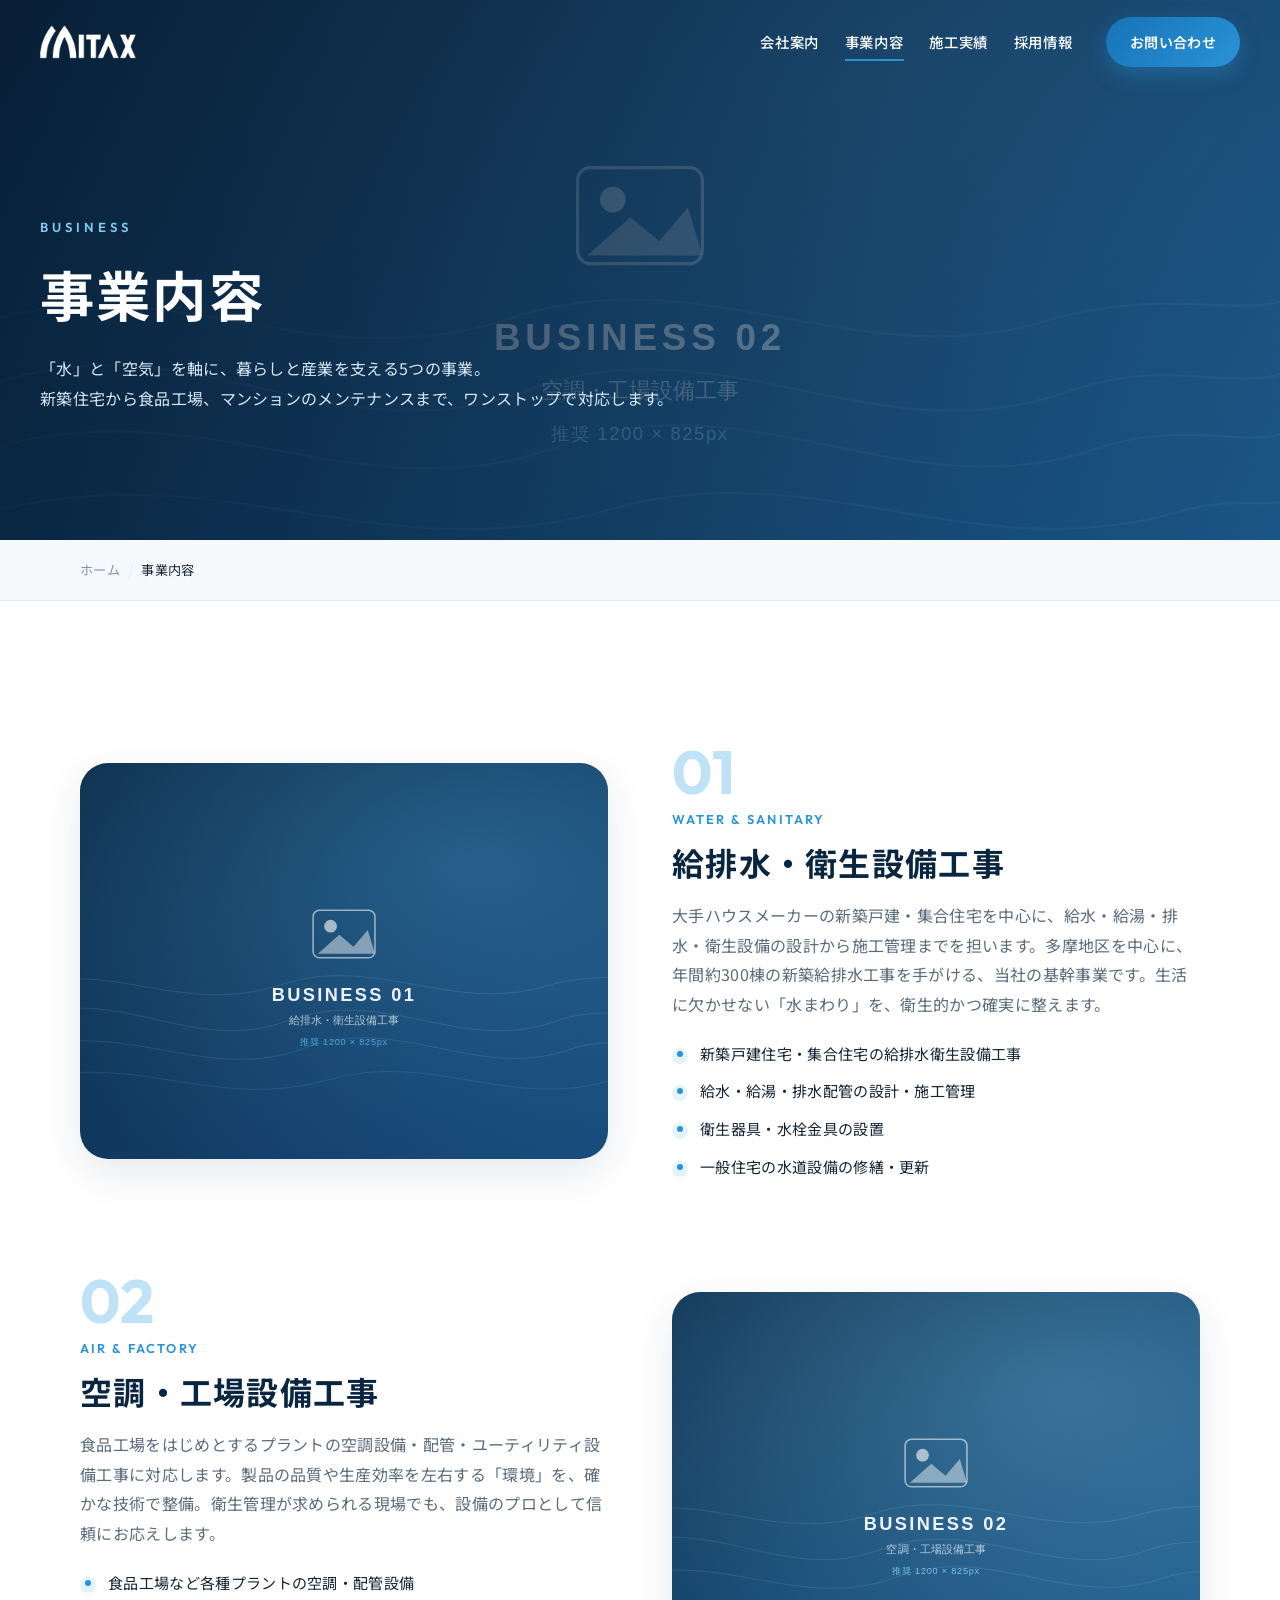
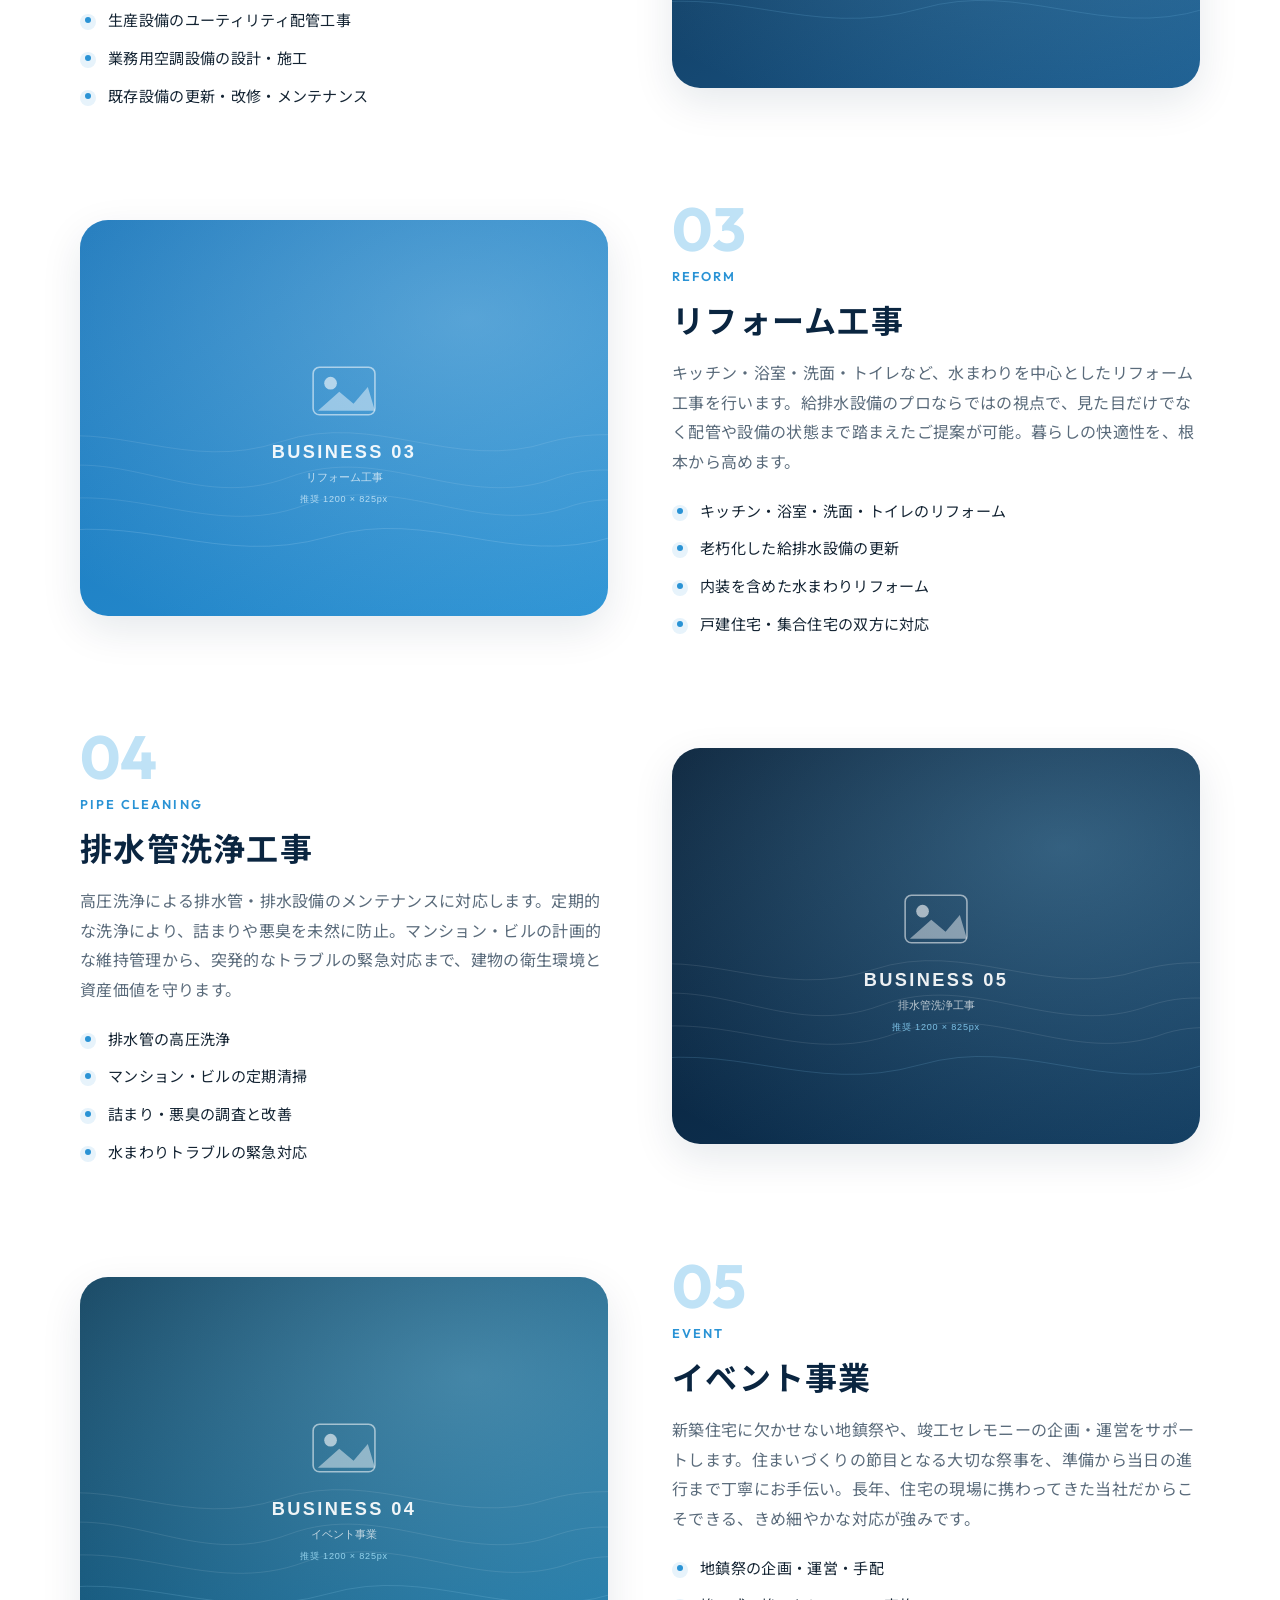
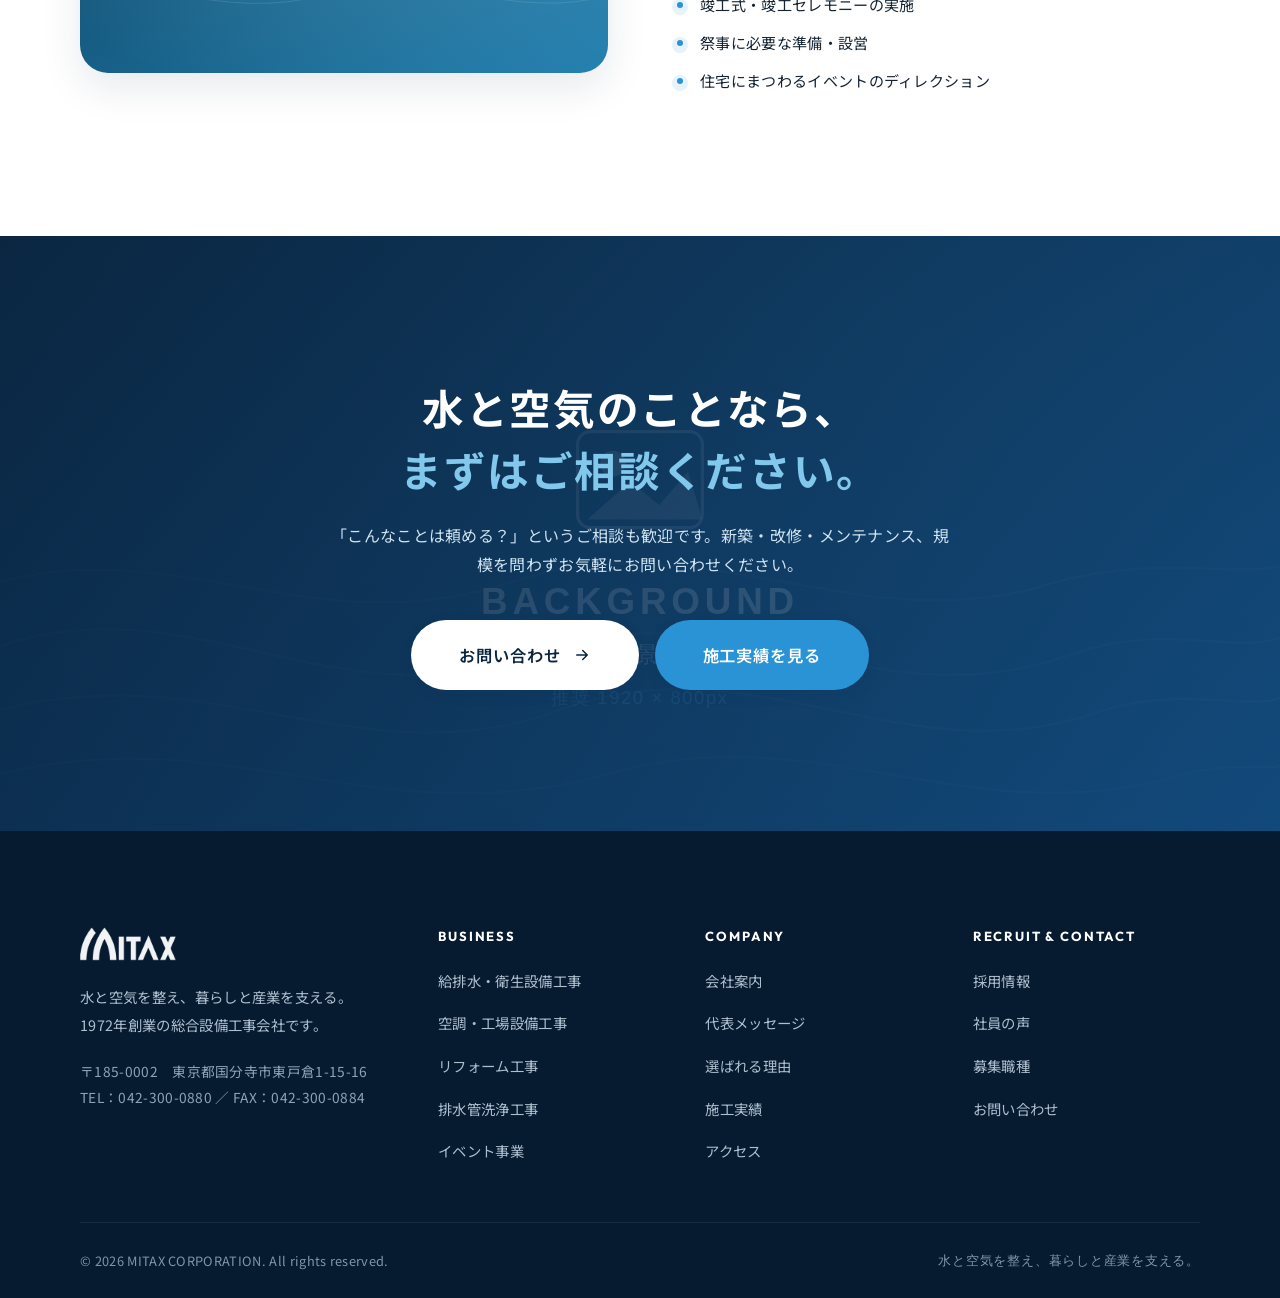
==== business.html @ 598f8b78 "実在情報の反映・多ページ化・施工実績/採用の作り込みで完成度向上 - 会社概要を実データ化（国分寺/三谷社長/設立1972/売上15.4億 等） - 多ページ構成（会社案内/事業内容/施工実績/採用/" ====
<!DOCTYPE html>
<html lang="ja">
<head>
<meta charset="UTF-8">
<meta name="viewport" content="width=device-width, initial-scale=1.0">
<title>事業内容｜株式会社ミタックス</title>
<meta name="description" content="株式会社ミタックスの事業内容。給排水・衛生設備工事、空調・工場設備工事、リフォーム工事、排水管洗浄工事、イベント事業。新築住宅から食品工場、マンションのメンテナンスまで、水と空気に関わる課題にワンストップで対応します。">
<meta name="theme-color" content="#0a2540">
<link rel="icon" href="assets/images/favicon.svg" type="image/svg+xml">
<link rel="preconnect" href="https://fonts.googleapis.com">
<link rel="preconnect" href="https://fonts.gstatic.com" crossorigin>
<link href="https://fonts.googleapis.com/css2?family=Noto+Sans+JP:wght@400;500;700&family=Noto+Serif+JP:wght@600;700&family=Outfit:wght@500;600;700&display=swap" rel="stylesheet">
<link rel="stylesheet" href="css/style.css">
</head>
<body>

<header class="header">
  <div class="header__inner">
    <a href="index.html" class="logo" aria-label="株式会社ミタックス トップへ">
      <img class="logo__img" src="assets/images/logo.png" alt="株式会社ミタックス" width="256" height="91">
    </a>
    <nav class="nav" aria-label="メインナビゲーション">
      <a href="company.html" class="nav__link">会社案内</a>
      <a href="business.html" class="nav__link is-active">事業内容</a>
      <a href="works.html" class="nav__link">施工実績</a>
      <a href="recruit.html" class="nav__link">採用情報</a>
      <a href="contact.html" class="nav__cta">お問い合わせ</a>
    </nav>
    <button class="nav-toggle" type="button" aria-label="メニューを開く" aria-expanded="false"><span></span><span></span><span></span></button>
  </div>
</header>

<main>

<section class="page-hero">
  <div class="page-hero__bg"><img src="assets/images/biz-2.svg" alt=""></div>
  <div class="page-hero__inner">
    <div class="container">
      <span class="page-hero__en">Business</span>
      <h1 class="page-hero__title">事業内容</h1>
      <p class="page-hero__lead">「水」と「空気」を軸に、暮らしと産業を支える5つの事業。<br>新築住宅から食品工場、マンションのメンテナンスまで、ワンストップで対応します。</p>
    </div>
  </div>
</section>

<nav class="breadcrumb" aria-label="パンくずリスト">
  <div class="container"><ol><li><a href="index.html">ホーム</a></li><li>事業内容</li></ol></div>
</nav>

<section class="section">
  <div class="container">

    <!-- 01 給排水・衛生設備工事 -->
    <div class="svc reveal" id="suido">
      <div class="svc__media"><img src="assets/images/biz-1.svg" alt="給排水・衛生設備工事"></div>
      <div class="svc__body">
        <div class="svc__no">01</div>
        <span class="svc__en">Water &amp; Sanitary</span>
        <h2 class="svc__title">給排水・衛生設備工事</h2>
        <p class="svc__text">大手ハウスメーカーの新築戸建・集合住宅を中心に、給水・給湯・排水・衛生設備の設計から施工管理までを担います。多摩地区を中心に、年間約300棟の新築給排水工事を手がける、当社の基幹事業です。生活に欠かせない「水まわり」を、衛生的かつ確実に整えます。</p>
        <ul class="svc__list">
          <li>新築戸建住宅・集合住宅の給排水衛生設備工事</li>
          <li>給水・給湯・排水配管の設計・施工管理</li>
          <li>衛生器具・水栓金具の設置</li>
          <li>一般住宅の水道設備の修繕・更新</li>
        </ul>
      </div>
    </div>

    <!-- 02 空調・工場設備工事 -->
    <div class="svc reveal" id="kucho">
      <div class="svc__media"><img src="assets/images/biz-2.svg" alt="空調・工場設備工事"></div>
      <div class="svc__body">
        <div class="svc__no">02</div>
        <span class="svc__en">Air &amp; Factory</span>
        <h2 class="svc__title">空調・工場設備工事</h2>
        <p class="svc__text">食品工場をはじめとするプラントの空調設備・配管・ユーティリティ設備工事に対応します。製品の品質や生産効率を左右する「環境」を、確かな技術で整備。衛生管理が求められる現場でも、設備のプロとして信頼にお応えします。</p>
        <ul class="svc__list">
          <li>食品工場など各種プラントの空調・配管設備</li>
          <li>生産設備のユーティリティ配管工事</li>
          <li>業務用空調設備の設計・施工</li>
          <li>既存設備の更新・改修・メンテナンス</li>
        </ul>
      </div>
    </div>

    <!-- 03 リフォーム工事 -->
    <div class="svc reveal" id="reform">
      <div class="svc__media"><img src="assets/images/biz-3.svg" alt="リフォーム工事"></div>
      <div class="svc__body">
        <div class="svc__no">03</div>
        <span class="svc__en">Reform</span>
        <h2 class="svc__title">リフォーム工事</h2>
        <p class="svc__text">キッチン・浴室・洗面・トイレなど、水まわりを中心としたリフォーム工事を行います。給排水設備のプロならではの視点で、見た目だけでなく配管や設備の状態まで踏まえたご提案が可能。暮らしの快適性を、根本から高めます。</p>
        <ul class="svc__list">
          <li>キッチン・浴室・洗面・トイレのリフォーム</li>
          <li>老朽化した給排水設備の更新</li>
          <li>内装を含めた水まわりリフォーム</li>
          <li>戸建住宅・集合住宅の双方に対応</li>
        </ul>
      </div>
    </div>

    <!-- 04 排水管洗浄工事 -->
    <div class="svc reveal" id="senjo">
      <div class="svc__media"><img src="assets/images/biz-5.svg" alt="排水管洗浄工事"></div>
      <div class="svc__body">
        <div class="svc__no">04</div>
        <span class="svc__en">Pipe Cleaning</span>
        <h2 class="svc__title">排水管洗浄工事</h2>
        <p class="svc__text">高圧洗浄による排水管・排水設備のメンテナンスに対応します。定期的な洗浄により、詰まりや悪臭を未然に防止。マンション・ビルの計画的な維持管理から、突発的なトラブルの緊急対応まで、建物の衛生環境と資産価値を守ります。</p>
        <ul class="svc__list">
          <li>排水管の高圧洗浄</li>
          <li>マンション・ビルの定期清掃</li>
          <li>詰まり・悪臭の調査と改善</li>
          <li>水まわりトラブルの緊急対応</li>
        </ul>
      </div>
    </div>

    <!-- 05 イベント事業 -->
    <div class="svc reveal" id="event">
      <div class="svc__media"><img src="assets/images/biz-4.svg" alt="イベント事業"></div>
      <div class="svc__body">
        <div class="svc__no">05</div>
        <span class="svc__en">Event</span>
        <h2 class="svc__title">イベント事業</h2>
        <p class="svc__text">新築住宅に欠かせない地鎮祭や、竣工セレモニーの企画・運営をサポートします。住まいづくりの節目となる大切な祭事を、準備から当日の進行まで丁寧にお手伝い。長年、住宅の現場に携わってきた当社だからこそできる、きめ細やかな対応が強みです。</p>
        <ul class="svc__list">
          <li>地鎮祭の企画・運営・手配</li>
          <li>竣工式・竣工セレモニーの実施</li>
          <li>祭事に必要な準備・設営</li>
          <li>住宅にまつわるイベントのディレクション</li>
        </ul>
      </div>
    </div>

  </div>
</section>

<!-- CTA -->
<section class="section cta-band">
  <div class="cta-band__bg"><img src="assets/images/cta.svg" alt=""></div>
  <div class="container">
    <div class="reveal">
      <h2 class="cta-band__title">水と空気のことなら、<br><span class="accent">まずはご相談ください。</span></h2>
      <p class="cta-band__lead">「こんなことは頼める？」というご相談も歓迎です。新築・改修・メンテナンス、規模を問わずお気軽にお問い合わせください。</p>
      <div class="btn-row btn-row--center">
        <a href="contact.html" class="btn btn--white btn--lg">お問い合わせ
          <svg class="arrow" width="18" height="18" viewBox="0 0 24 24" fill="none" stroke="currentColor" stroke-width="2" stroke-linecap="round" stroke-linejoin="round"><path d="M5 12h14M13 6l6 6-6 6"/></svg>
        </a>
        <a href="works.html" class="btn btn--blue btn--lg">施工実績を見る</a>
      </div>
    </div>
  </div>
</section>

</main>

<footer class="footer">
  <div class="container">
    <div class="footer__top">
      <div class="footer__brand">
        <a href="index.html" class="logo"><img class="logo__img" src="assets/images/logo.png" alt="株式会社ミタックス" width="256" height="91"></a>
        <p>水と空気を整え、暮らしと産業を支える。<br>1972年創業の総合設備工事会社です。</p>
        <p class="addr">〒185-0002　東京都国分寺市東戸倉1-15-16<br>TEL：042-300-0880 ／ FAX：042-300-0884</p>
      </div>
      <div class="footer__col"><h4>Business</h4><ul>
        <li><a href="business.html#suido">給排水・衛生設備工事</a></li>
        <li><a href="business.html#kucho">空調・工場設備工事</a></li>
        <li><a href="business.html#reform">リフォーム工事</a></li>
        <li><a href="business.html#senjo">排水管洗浄工事</a></li>
        <li><a href="business.html#event">イベント事業</a></li>
      </ul></div>
      <div class="footer__col"><h4>Company</h4><ul>
        <li><a href="company.html">会社案内</a></li>
        <li><a href="company.html#message">代表メッセージ</a></li>
        <li><a href="company.html#reasons">選ばれる理由</a></li>
        <li><a href="works.html">施工実績</a></li>
        <li><a href="company.html#access">アクセス</a></li>
      </ul></div>
      <div class="footer__col"><h4>Recruit &amp; Contact</h4><ul>
        <li><a href="recruit.html">採用情報</a></li>
        <li><a href="recruit.html#interview">社員の声</a></li>
        <li><a href="recruit.html#jobs">募集職種</a></li>
        <li><a href="contact.html">お問い合わせ</a></li>
      </ul></div>
    </div>
    <div class="footer__bottom">
      <span>© <span data-year>2026</span> MITAX CORPORATION. All rights reserved.</span>
      <span class="made">水と空気を整え、暮らしと産業を支える。</span>
    </div>
  </div>
</footer>

<a href="#" class="pagetop" aria-label="ページの先頭へ戻る"><svg width="20" height="20" viewBox="0 0 24 24" fill="none" stroke="currentColor" stroke-width="2" stroke-linecap="round" stroke-linejoin="round"><path d="M12 19V5M5 12l7-7 7 7"/></svg></a>
<script src="js/main.js"></script>
</body>
</html>
---- css/style.css ----
@charset "UTF-8";
/* =============================================================
   株式会社ミタックス コーポレートサイト
   style.css  —  デザインシステム / 全ページ共通スタイル
   -------------------------------------------------------------
   カラー : 白 × ネイビー × 水色
   コンセプト : 水と空気を整え、暮らしと産業を支える。
   ※ 色やフォントを変えたいときは、まず下の :root 変数を編集してください。
   ============================================================= */

/* -------------------------------------------------------------
   1. デザイントークン（変数）
   ------------------------------------------------------------- */
:root {
  /* --- ブランドカラー --- */
  --navy-900: #061a30;
  --navy-800: #0a2540; /* メインのネイビー */
  --navy-700: #103a5e;
  --navy-600: #16487a;
  --blue-600: #1773b8;
  --blue-500: #2a93d5; /* アクセントの水色 */
  --blue-400: #4faee0;
  --blue-300: #82c7ec;
  --sky-200: #bfe2f6;
  --sky-100: #e7f3fb; /* 淡い水色の背景 */
  --sky-50:  #f3f9fd;

  --white: #ffffff;
  --paper: #f6f9fc; /* オフホワイト背景 */
  --ink: #142433;   /* 基本テキスト（濃紺グレー） */
  --ink-soft: #5a6b7b;
  --ink-mute: #8493a1;
  --line: #e3eaf1;
  --line-soft: #eef3f8;

  /* --- グラデーション --- */
  --grad-navy: linear-gradient(135deg, #0a2540 0%, #103a5e 55%, #16487a 100%);
  --grad-blue: linear-gradient(135deg, #1773b8 0%, #2a93d5 100%);
  --grad-sky: linear-gradient(180deg, #f3f9fd 0%, #e7f3fb 100%);

  /* --- タイポグラフィ --- */
  --font-sans: "Noto Sans JP", "Hiragino Kaku Gothic ProN", "Hiragino Sans", "Yu Gothic", "Meiryo", system-ui, sans-serif;
  --font-serif: "Noto Serif JP", "Hiragino Mincho ProN", "Yu Mincho", serif;
  --font-en: "Outfit", "Helvetica Neue", Arial, sans-serif;

  /* --- レイアウト --- */
  --container: 1200px;
  --container-narrow: 960px;
  --gutter: clamp(20px, 5vw, 40px);
  --radius: 18px;
  --radius-lg: 28px;
  --radius-sm: 10px;

  /* --- 余白スケール（広めに設定） --- */
  --space-section: clamp(80px, 11vw, 160px);

  /* --- 影 --- */
  --shadow-sm: 0 4px 16px rgba(10, 37, 64, 0.06);
  --shadow-md: 0 14px 40px rgba(10, 37, 64, 0.10);
  --shadow-lg: 0 30px 70px rgba(10, 37, 64, 0.16);

  /* --- 動き --- */
  --ease: cubic-bezier(0.22, 1, 0.36, 1);
  --header-h: 84px;
}

/* -------------------------------------------------------------
   2. リセット & ベース
   ------------------------------------------------------------- */
*,
*::before,
*::after { box-sizing: border-box; }

* { margin: 0; padding: 0; }

html {
  scroll-behavior: smooth;
  -webkit-text-size-adjust: 100%;
  font-size: 16px;
}

body {
  font-family: var(--font-sans);
  color: var(--ink);
  background: var(--white);
  line-height: 1.85;
  font-weight: 400;
  letter-spacing: 0.02em;
  -webkit-font-smoothing: antialiased;
  text-rendering: optimizeLegibility;
  overflow-x: hidden;
}

img,
svg,
picture { max-width: 100%; height: auto; display: block; }

a { color: inherit; text-decoration: none; transition: color 0.3s var(--ease); }

ul, ol { list-style: none; }

button { font-family: inherit; cursor: pointer; border: none; background: none; }

input, textarea, select { font-family: inherit; font-size: 1rem; }

h1, h2, h3, h4 { line-height: 1.4; font-weight: 700; letter-spacing: 0.04em; }

::selection { background: var(--blue-300); color: var(--navy-900); }

/* スクロール時のアンカー位置をヘッダー分ずらす */
section[id], div[id].anchor { scroll-margin-top: var(--header-h); }

/* -------------------------------------------------------------
   3. レイアウト・ユーティリティ
   ------------------------------------------------------------- */
.container {
  width: 100%;
  max-width: var(--container);
  margin-inline: auto;
  padding-inline: var(--gutter);
}
.container--narrow { max-width: var(--container-narrow); }

.section { padding-block: var(--space-section); position: relative; }
.section--paper { background: var(--paper); }
.section--sky { background: var(--grad-sky); }
.section--navy { background: var(--grad-navy); color: #dceaf5; }

.text-center { text-align: center; }
.mt-s { margin-top: 16px; }
.mt-m { margin-top: 32px; }
.mt-l { margin-top: 56px; }

/* -------------------------------------------------------------
   4. 見出し（セクションヘッダー）
   ------------------------------------------------------------- */
.sec-head { margin-bottom: clamp(40px, 6vw, 72px); }
.sec-head--center { text-align: center; }

.sec-head__en {
  display: inline-flex;
  align-items: center;
  gap: 12px;
  font-family: var(--font-en);
  font-size: 0.82rem;
  font-weight: 600;
  letter-spacing: 0.28em;
  text-transform: uppercase;
  color: var(--blue-500);
}
.sec-head__en::before {
  content: "";
  width: 34px;
  height: 2px;
  background: var(--blue-500);
}
.sec-head--center .sec-head__en::after {
  content: "";
  width: 34px;
  height: 2px;
  background: var(--blue-500);
}

.sec-head__title {
  font-size: clamp(1.7rem, 4vw, 2.6rem);
  line-height: 1.45;
  margin-top: 18px;
  color: var(--navy-800);
}
.section--navy .sec-head__title { color: #fff; }
.sec-head__title .accent { color: var(--blue-500); }

.sec-head__lead {
  margin-top: 22px;
  color: var(--ink-soft);
  font-size: 1.02rem;
  max-width: 720px;
}
.sec-head--center .sec-head__lead { margin-inline: auto; }
.section--navy .sec-head__lead { color: #b9d3e6; }

/* 番号ラベル（01, 02 ...） */
.sec-num {
  font-family: var(--font-en);
  font-weight: 700;
  font-size: clamp(3rem, 9vw, 6rem);
  line-height: 1;
  color: var(--sky-100);
  letter-spacing: 0.02em;
}

/* -------------------------------------------------------------
   5. ボタン
   ------------------------------------------------------------- */
.btn {
  --btn-bg: var(--navy-800);
  --btn-fg: #fff;
  display: inline-flex;
  align-items: center;
  justify-content: center;
  gap: 12px;
  padding: 17px 36px;
  background: var(--btn-bg);
  color: var(--btn-fg);
  font-weight: 600;
  font-size: 0.96rem;
  letter-spacing: 0.06em;
  border-radius: 999px;
  position: relative;
  overflow: hidden;
  transition: transform 0.4s var(--ease), box-shadow 0.4s var(--ease);
  box-shadow: var(--shadow-sm);
  isolation: isolate;
}
.btn::after {
  content: "";
  position: absolute;
  inset: 0;
  background: var(--grad-blue);
  opacity: 0;
  transition: opacity 0.4s var(--ease);
  z-index: -1;
}
.btn:hover { transform: translateY(-3px); box-shadow: var(--shadow-md); }
.btn:hover::after { opacity: 1; }

.btn .arrow { transition: transform 0.4s var(--ease); }
.btn:hover .arrow { transform: translateX(5px); }

.btn--blue { --btn-bg: var(--blue-500); }
.btn--blue::after { background: linear-gradient(135deg, #0a2540, #16487a); }

.btn--ghost {
  --btn-bg: transparent;
  --btn-fg: var(--navy-800);
  border: 1.5px solid var(--navy-800);
  box-shadow: none;
}
.btn--ghost::after { background: var(--navy-800); }
.btn--ghost:hover { color: #fff; }

.btn--white {
  --btn-bg: #fff;
  --btn-fg: var(--navy-800);
}
.btn--lg { padding: 20px 48px; font-size: 1.02rem; }

.btn-row { display: flex; flex-wrap: wrap; gap: 16px; }
.btn-row--center { justify-content: center; }

/* テキストリンク（矢印付き） */
.link-arrow {
  display: inline-flex;
  align-items: center;
  gap: 10px;
  font-weight: 600;
  color: var(--blue-600);
  font-size: 0.95rem;
}
.link-arrow svg { transition: transform 0.3s var(--ease); }
.link-arrow:hover { color: var(--navy-800); }
.link-arrow:hover svg { transform: translateX(5px); }

/* -------------------------------------------------------------
   6. ヘッダー / ナビゲーション
   ------------------------------------------------------------- */
.header {
  position: fixed;
  inset: 0 0 auto 0;
  height: var(--header-h);
  z-index: 1000;
  display: flex;
  align-items: center;
  transition: background 0.4s var(--ease), box-shadow 0.4s var(--ease), height 0.4s var(--ease);
}
.header__inner {
  width: 100%;
  max-width: 1400px;
  margin-inline: auto;
  padding-inline: var(--gutter);
  display: flex;
  align-items: center;
  justify-content: space-between;
}

/* 初期（ヒーロー上）は透過・白文字 */
.header { background: transparent; }
.header .logo__text, .header .nav__link { color: #fff; }
.header .logo__mark { color: #fff; }

/* スクロール後 / 下層ページは白背景・濃色文字 */
.header.is-scrolled,
.header.is-solid {
  background: rgba(255, 255, 255, 0.92);
  backdrop-filter: saturate(180%) blur(12px);
  -webkit-backdrop-filter: saturate(180%) blur(12px);
  box-shadow: 0 1px 0 rgba(10,37,64,0.06), var(--shadow-sm);
  height: 72px;
}
.header.is-scrolled .logo__text,
.header.is-solid .logo__text { color: var(--navy-800); }
.header.is-scrolled .logo__mark,
.header.is-solid .logo__mark { color: var(--blue-500); }
.header.is-scrolled .nav__link,
.header.is-solid .nav__link { color: var(--ink); }

/* ロゴ */
.logo { display: flex; align-items: center; gap: 12px; }
.logo__mark { width: 38px; height: 38px; flex: none; transition: color 0.4s var(--ease); }
.logo__text {
  font-family: var(--font-en);
  font-weight: 700;
  font-size: 1.5rem;
  letter-spacing: 0.14em;
  line-height: 1;
  transition: color 0.4s var(--ease);
}
.logo__text small {
  display: block;
  font-family: var(--font-sans);
  font-size: 0.6rem;
  letter-spacing: 0.18em;
  font-weight: 500;
  opacity: 0.75;
  margin-top: 3px;
}

/* 会社ロゴ画像（ヘッダー/フッター共通）
   ※差し替えは assets/images/logo.png を上書きするだけ */
.logo__img {
  height: 34px;
  width: auto;
  display: block;
  transition: filter 0.4s var(--ease);
}
/* 透過ヘッダー（ヒーロー上）・濃紺フッターでは白抜き表示、白ヘッダーでは原色表示 */
.header .logo__img { filter: brightness(0) invert(1); }
.header.is-scrolled .logo__img,
.header.is-solid .logo__img { filter: none; }
body.menu-open .header .logo__img { filter: brightness(0) invert(1); }
.footer .logo__img { filter: brightness(0) invert(1); opacity: 0.95; }
@media (max-width: 880px) {
  .logo__img { height: 30px; }
}

/* グローバルナビ */
.nav { display: flex; align-items: center; gap: clamp(14px, 2vw, 30px); }
.nav__link {
  position: relative;
  font-size: 0.9rem;
  font-weight: 500;
  letter-spacing: 0.05em;
  padding-block: 6px;
  transition: color 0.3s var(--ease);
}
.nav__link::after {
  content: "";
  position: absolute;
  left: 0; bottom: 0;
  width: 100%; height: 2px;
  background: var(--blue-500);
  transform: scaleX(0);
  transform-origin: left;
  transition: transform 0.35s var(--ease);
}
.nav__link:hover { color: var(--blue-500); }
.nav__link:hover::after,
.nav__link.is-active::after { transform: scaleX(1); }

.nav__cta {
  margin-left: 8px;
  padding: 12px 24px;
  border-radius: 999px;
  background: var(--grad-blue);
  color: #fff !important;
  font-size: 0.88rem;
  font-weight: 600;
  box-shadow: 0 8px 20px rgba(42,147,213,0.35);
  transition: transform 0.35s var(--ease), box-shadow 0.35s var(--ease);
}
.nav__cta::after { display: none; }
.nav__cta:hover { transform: translateY(-2px); box-shadow: 0 12px 26px rgba(42,147,213,0.45); }

/* ハンバーガー */
.nav-toggle {
  display: none;
  width: 46px; height: 46px;
  position: relative;
  z-index: 1100;
}
.nav-toggle span {
  position: absolute;
  left: 11px;
  width: 24px; height: 2px;
  background: currentColor;
  transition: transform 0.4s var(--ease), opacity 0.3s var(--ease), top 0.4s var(--ease);
}
.nav-toggle span:nth-child(1) { top: 16px; }
.nav-toggle span:nth-child(2) { top: 23px; }
.nav-toggle span:nth-child(3) { top: 30px; }
.header .nav-toggle { color: #fff; }
.header.is-scrolled .nav-toggle,
.header.is-solid .nav-toggle { color: var(--navy-800); }

body.menu-open .nav-toggle { color: #fff; position: fixed; right: var(--gutter); top: 13px; }
body.menu-open .nav-toggle span:nth-child(1) { top: 23px; transform: rotate(45deg); }
body.menu-open .nav-toggle span:nth-child(2) { opacity: 0; }
body.menu-open .nav-toggle span:nth-child(3) { top: 23px; transform: rotate(-45deg); }

/* -------------------------------------------------------------
   7. ヒーロー
   ------------------------------------------------------------- */
.hero {
  position: relative;
  min-height: 100svh;
  display: flex;
  align-items: center;
  color: #fff;
  overflow: hidden;
}
.hero__bg {
  position: absolute;
  inset: 0;
  z-index: -2;
}
.hero__bg img {
  width: 100%; height: 100%;
  object-fit: cover;
  animation: heroZoom 18s ease-out forwards;
}
@keyframes heroZoom {
  from { transform: scale(1.12); }
  to   { transform: scale(1); }
}
.hero__bg::after {
  content: "";
  position: absolute;
  inset: 0;
  background:
    linear-gradient(110deg, rgba(6,26,48,0.86) 0%, rgba(10,37,64,0.66) 45%, rgba(16,72,122,0.30) 100%),
    linear-gradient(0deg, rgba(6,26,48,0.55), rgba(6,26,48,0) 40%);
}
.hero__inner { width: 100%; padding-top: var(--header-h); }
.hero__copy { max-width: 880px; }
.hero__tag {
  display: inline-flex;
  align-items: center;
  gap: 12px;
  font-family: var(--font-en);
  letter-spacing: 0.26em;
  font-size: 0.8rem;
  font-weight: 600;
  text-transform: uppercase;
  color: var(--blue-300);
  margin-bottom: 26px;
}
.hero__tag::before { content: ""; width: 40px; height: 2px; background: var(--blue-300); }

.hero__title {
  font-size: clamp(2.2rem, 6.4vw, 4.6rem);
  line-height: 1.32;
  font-weight: 700;
  letter-spacing: 0.04em;
  text-shadow: 0 2px 30px rgba(0,0,0,0.25);
}
.hero__title .br { display: block; }
.hero__title .hl { color: var(--blue-300); }

.hero__lead {
  margin-top: 30px;
  font-size: clamp(1rem, 1.6vw, 1.18rem);
  line-height: 2;
  color: #d9e8f3;
  max-width: 640px;
  font-weight: 400;
}
.hero__actions { margin-top: 44px; }

/* スクロール誘導 */
.hero__scroll {
  position: absolute;
  left: 50%;
  bottom: 28px;
  transform: translateX(-50%);
  display: flex;
  flex-direction: column;
  align-items: center;
  gap: 8px;
  font-family: var(--font-en);
  font-size: 0.65rem;
  letter-spacing: 0.3em;
  color: rgba(255,255,255,0.8);
}
.hero__scroll .line {
  width: 1px; height: 56px;
  background: linear-gradient(rgba(255,255,255,0.7), rgba(255,255,255,0));
  position: relative;
  overflow: hidden;
}
.hero__scroll .line::after {
  content: "";
  position: absolute;
  top: -50%; left: 0;
  width: 100%; height: 50%;
  background: #fff;
  animation: scrollLine 2.2s var(--ease) infinite;
}
@keyframes scrollLine {
  0%   { top: -50%; }
  100% { top: 100%; }
}

/* ヒーロー下部の事業インデックス（任意の帯） */
.hero__index {
  position: absolute;
  left: 0; right: 0; bottom: 0;
  border-top: 1px solid rgba(255,255,255,0.16);
  background: rgba(6,26,48,0.30);
  backdrop-filter: blur(4px);
}
.hero__index ul {
  display: flex;
  max-width: var(--container);
  margin-inline: auto;
  padding-inline: var(--gutter);
}
.hero__index li {
  flex: 1;
  padding: 18px 10px;
  text-align: center;
  font-size: 0.82rem;
  letter-spacing: 0.05em;
  border-left: 1px solid rgba(255,255,255,0.12);
  color: #cfe2f0;
}
.hero__index li:first-child { border-left: none; }

/* -------------------------------------------------------------
   8. カード共通
   ------------------------------------------------------------- */
.grid { display: grid; gap: clamp(20px, 2.4vw, 32px); }
.grid--2 { grid-template-columns: repeat(2, 1fr); }
.grid--3 { grid-template-columns: repeat(3, 1fr); }
.grid--4 { grid-template-columns: repeat(4, 1fr); }

.card {
  background: #fff;
  border-radius: var(--radius);
  box-shadow: var(--shadow-sm);
  border: 1px solid var(--line-soft);
  overflow: hidden;
  transition: transform 0.5s var(--ease), box-shadow 0.5s var(--ease);
}
.card:hover { transform: translateY(-8px); box-shadow: var(--shadow-lg); }

/* 事業内容カード */
.biz-card { display: flex; flex-direction: column; height: 100%; }
.biz-card__media { position: relative; aspect-ratio: 16 / 11; overflow: hidden; }
.biz-card__media img {
  width: 100%; height: 100%;
  object-fit: cover;
  transition: transform 0.7s var(--ease);
}
.biz-card:hover .biz-card__media img { transform: scale(1.07); }
.biz-card__no {
  position: absolute;
  top: 16px; left: 16px;
  font-family: var(--font-en);
  font-weight: 700;
  font-size: 0.8rem;
  letter-spacing: 0.1em;
  color: #fff;
  background: rgba(10,37,64,0.55);
  backdrop-filter: blur(4px);
  padding: 6px 12px;
  border-radius: 999px;
}
.biz-card__icon {
  position: absolute;
  bottom: -26px; right: 22px;
  width: 56px; height: 56px;
  border-radius: 14px;
  background: var(--grad-blue);
  display: grid;
  place-items: center;
  color: #fff;
  box-shadow: var(--shadow-md);
}
.biz-card__icon svg { width: 28px; height: 28px; }
.biz-card__body { padding: 34px 28px 30px; display: flex; flex-direction: column; flex: 1; }
.biz-card__title { font-size: 1.22rem; color: var(--navy-800); }
.biz-card__title .en {
  display: block;
  font-family: var(--font-en);
  font-size: 0.7rem;
  letter-spacing: 0.16em;
  color: var(--blue-500);
  font-weight: 600;
  margin-bottom: 8px;
  text-transform: uppercase;
}
.biz-card__text { color: var(--ink-soft); font-size: 0.94rem; margin-top: 14px; flex: 1; }
.biz-card__more { margin-top: 22px; }

/* 選ばれる理由カード */
.reason-card {
  background: #fff;
  border-radius: var(--radius);
  padding: 40px 34px;
  border: 1px solid var(--line-soft);
  box-shadow: var(--shadow-sm);
  height: 100%;
  position: relative;
  transition: transform 0.5s var(--ease), box-shadow 0.5s var(--ease);
}
.reason-card:hover { transform: translateY(-8px); box-shadow: var(--shadow-lg); }
.reason-card__no {
  font-family: var(--font-en);
  font-weight: 700;
  font-size: 0.9rem;
  letter-spacing: 0.1em;
  color: var(--blue-500);
}
.reason-card__icon {
  width: 64px; height: 64px;
  border-radius: 18px;
  background: var(--sky-100);
  color: var(--blue-600);
  display: grid; place-items: center;
  margin: 18px 0 22px;
}
.reason-card__icon svg { width: 32px; height: 32px; }
.reason-card__title { font-size: 1.18rem; color: var(--navy-800); line-height: 1.5; }
.reason-card__text { color: var(--ink-soft); font-size: 0.94rem; margin-top: 14px; }

/* -------------------------------------------------------------
   9. 会社案内（About）
   ------------------------------------------------------------- */
.about-grid {
  display: grid;
  grid-template-columns: 1.05fr 0.95fr;
  gap: clamp(40px, 6vw, 80px);
  align-items: center;
}
.about-figure { position: relative; }
.about-figure img { border-radius: var(--radius-lg); box-shadow: var(--shadow-md); }
.about-figure__badge {
  position: absolute;
  right: -18px; bottom: -28px;
  background: var(--grad-navy);
  color: #fff;
  border-radius: var(--radius);
  padding: 24px 30px;
  box-shadow: var(--shadow-lg);
  text-align: center;
}
.about-figure__badge .num {
  font-family: var(--font-en);
  font-weight: 700;
  font-size: 2.6rem;
  line-height: 1;
  color: var(--blue-300);
}
.about-figure__badge .label { font-size: 0.78rem; letter-spacing: 0.08em; margin-top: 6px; color: #cfe2f0; }

.about-body h3 {
  font-size: clamp(1.5rem, 3vw, 2.1rem);
  color: var(--navy-800);
  line-height: 1.5;
}
.about-body h3 .accent { color: var(--blue-500); }
.about-body p { color: var(--ink-soft); margin-top: 22px; }
.about-body .btn-row { margin-top: 36px; }

/* 会社概要テーブル */
.profile-table { width: 100%; border-collapse: collapse; margin-top: 8px; }
.profile-table th,
.profile-table td {
  text-align: left;
  padding: 20px 8px;
  border-bottom: 1px solid var(--line);
  vertical-align: top;
  font-size: 0.96rem;
}
.profile-table th {
  width: 32%;
  color: var(--navy-800);
  font-weight: 600;
  white-space: nowrap;
}
.profile-table td { color: var(--ink-soft); }

/* -------------------------------------------------------------
   10. 数字で見る（Stats）
   ------------------------------------------------------------- */
.stats-grid {
  display: grid;
  grid-template-columns: repeat(4, 1fr);
  gap: clamp(16px, 2vw, 28px);
}
.stat {
  text-align: center;
  padding: 40px 18px;
  border-radius: var(--radius);
  background: rgba(255,255,255,0.05);
  border: 1px solid rgba(255,255,255,0.12);
}
.stat__num {
  font-family: var(--font-en);
  font-weight: 700;
  font-size: clamp(2.8rem, 6vw, 4.2rem);
  line-height: 1;
  color: #fff;
  display: flex;
  align-items: baseline;
  justify-content: center;
  gap: 4px;
}
.stat__num .unit { font-size: 0.4em; color: var(--blue-300); font-weight: 600; }
.stat__num .plus { color: var(--blue-300); }
.stat__label { margin-top: 16px; color: #bcd6e8; font-size: 0.92rem; letter-spacing: 0.04em; }
.stat__en {
  font-family: var(--font-en);
  font-size: 0.68rem;
  letter-spacing: 0.18em;
  text-transform: uppercase;
  color: var(--blue-400);
  margin-top: 6px;
}

/* -------------------------------------------------------------
   11. 施工実績（Works）
   ------------------------------------------------------------- */
.works-grid { display: grid; grid-template-columns: repeat(3, 1fr); gap: clamp(18px, 2vw, 28px); }
.work {
  position: relative;
  border-radius: var(--radius);
  overflow: hidden;
  aspect-ratio: 4 / 3;
  box-shadow: var(--shadow-sm);
}
.work img { width: 100%; height: 100%; object-fit: cover; transition: transform 0.7s var(--ease); }
.work:hover img { transform: scale(1.08); }
.work__overlay {
  position: absolute;
  inset: 0;
  background: linear-gradient(0deg, rgba(6,26,48,0.85) 0%, rgba(6,26,48,0.15) 55%, rgba(6,26,48,0) 100%);
  display: flex;
  flex-direction: column;
  justify-content: flex-end;
  padding: 26px;
  color: #fff;
  opacity: 0.96;
}
.work__cat {
  align-self: flex-start;
  font-size: 0.72rem;
  letter-spacing: 0.08em;
  background: var(--blue-500);
  padding: 5px 12px;
  border-radius: 999px;
  margin-bottom: 12px;
}
.work__title { font-size: 1.12rem; font-weight: 700; }
.work__meta { font-size: 0.82rem; color: #cfe2f0; margin-top: 6px; }

/* -------------------------------------------------------------
   12. 社員インタビュー（Interview）
   ------------------------------------------------------------- */
.interview-grid { display: grid; grid-template-columns: repeat(3, 1fr); gap: clamp(20px, 2.4vw, 32px); }
.interview {
  background: #fff;
  border-radius: var(--radius);
  overflow: hidden;
  box-shadow: var(--shadow-sm);
  border: 1px solid var(--line-soft);
  transition: transform 0.5s var(--ease), box-shadow 0.5s var(--ease);
  display: flex;
  flex-direction: column;
  height: 100%;
}
.interview:hover { transform: translateY(-8px); box-shadow: var(--shadow-lg); }
.interview__media { aspect-ratio: 4 / 5; overflow: hidden; position: relative; }
.interview__media img { width: 100%; height: 100%; object-fit: cover; transition: transform 0.7s var(--ease); }
.interview:hover .interview__media img { transform: scale(1.06); }
.interview__cat {
  position: absolute;
  top: 16px; left: 16px;
  font-size: 0.74rem;
  letter-spacing: 0.06em;
  color: #fff;
  background: rgba(10,37,64,0.6);
  backdrop-filter: blur(4px);
  padding: 6px 14px;
  border-radius: 999px;
}
.interview__body { padding: 28px 26px 30px; flex: 1; display: flex; flex-direction: column; }
.interview__catch { font-size: 1.18rem; color: var(--navy-800); line-height: 1.55; font-weight: 700; }
.interview__person { margin-top: 18px; color: var(--ink-soft); font-size: 0.9rem; }
.interview__person strong { color: var(--ink); font-size: 1rem; display: inline-block; margin-right: 8px; }
.interview__more { margin-top: 20px; }

/* -------------------------------------------------------------
   13. 代表メッセージ（Message）
   ------------------------------------------------------------- */
.message-grid {
  display: grid;
  grid-template-columns: 0.85fr 1.15fr;
  gap: clamp(40px, 6vw, 80px);
  align-items: center;
}
.message-figure img { border-radius: var(--radius-lg); box-shadow: var(--shadow-md); }
.message-body .lead {
  font-family: var(--font-serif);
  font-size: clamp(1.4rem, 3vw, 2rem);
  line-height: 1.75;
  color: var(--navy-800);
  font-weight: 600;
}
.message-body p { color: var(--ink-soft); margin-top: 24px; line-height: 2; }
.message-sign { margin-top: 34px; display: flex; align-items: baseline; gap: 16px; }
.message-sign .role { font-size: 0.86rem; color: var(--ink-soft); }
.message-sign .name { font-size: 1.4rem; font-weight: 700; color: var(--navy-800); font-family: var(--font-serif); }

/* -------------------------------------------------------------
   14. お問い合わせ（Contact）
   ------------------------------------------------------------- */
.contact-grid {
  display: grid;
  grid-template-columns: 0.9fr 1.1fr;
  gap: clamp(36px, 5vw, 64px);
  align-items: start;
}
.contact-aside h3 { font-size: 1.5rem; color: var(--navy-800); }
.contact-aside p { color: var(--ink-soft); margin-top: 16px; }
.contact-info { margin-top: 32px; display: grid; gap: 18px; }
.contact-info__item {
  display: flex;
  gap: 16px;
  align-items: flex-start;
  padding: 20px 22px;
  background: #fff;
  border: 1px solid var(--line);
  border-radius: var(--radius-sm);
}
.contact-info__item .ic {
  width: 44px; height: 44px; flex: none;
  border-radius: 12px;
  background: var(--sky-100);
  color: var(--blue-600);
  display: grid; place-items: center;
}
.contact-info__item .ic svg { width: 22px; height: 22px; }
.contact-info__item .label { font-size: 0.76rem; color: var(--ink-mute); letter-spacing: 0.08em; }
.contact-info__item .value { font-size: 1.08rem; color: var(--navy-800); font-weight: 600; margin-top: 2px; }
.contact-info__item .value.tel { font-family: var(--font-en); font-size: 1.4rem; letter-spacing: 0.02em; }

/* フォーム */
.form {
  background: #fff;
  border-radius: var(--radius-lg);
  padding: clamp(28px, 4vw, 48px);
  box-shadow: var(--shadow-md);
  border: 1px solid var(--line-soft);
}
.form__row { margin-bottom: 22px; }
.form__row.two { display: grid; grid-template-columns: 1fr 1fr; gap: 18px; }
.form label { display: block; font-size: 0.9rem; font-weight: 600; color: var(--navy-800); margin-bottom: 9px; }
.form label .req {
  font-size: 0.68rem;
  color: #fff;
  background: var(--blue-500);
  padding: 2px 8px;
  border-radius: 4px;
  margin-left: 8px;
  letter-spacing: 0.04em;
  vertical-align: middle;
}
.form label .opt {
  font-size: 0.7rem; color: var(--ink-mute);
  margin-left: 8px;
}
.form input,
.form select,
.form textarea {
  width: 100%;
  padding: 14px 16px;
  border: 1.5px solid var(--line);
  border-radius: var(--radius-sm);
  background: var(--sky-50);
  color: var(--ink);
  transition: border-color 0.3s var(--ease), box-shadow 0.3s var(--ease), background 0.3s var(--ease);
}
.form input:focus,
.form select:focus,
.form textarea:focus {
  outline: none;
  border-color: var(--blue-500);
  background: #fff;
  box-shadow: 0 0 0 4px rgba(42,147,213,0.14);
}
.form textarea { resize: vertical; min-height: 150px; }
.form__privacy { display: flex; gap: 10px; align-items: flex-start; font-size: 0.88rem; color: var(--ink-soft); }
.form__privacy input { width: auto; margin-top: 5px; }
.form__privacy a { color: var(--blue-600); text-decoration: underline; }
.form .btn { width: 100%; margin-top: 8px; }
.form__note { font-size: 0.82rem; color: var(--ink-mute); text-align: center; margin-top: 16px; }

/* -------------------------------------------------------------
   15. CTAバンド
   ------------------------------------------------------------- */
.cta-band {
  position: relative;
  overflow: hidden;
  color: #fff;
  text-align: center;
}
.cta-band__bg { position: absolute; inset: 0; z-index: -2; }
.cta-band__bg img { width: 100%; height: 100%; object-fit: cover; }
.cta-band__bg::after { content: ""; position: absolute; inset: 0; background: linear-gradient(135deg, rgba(10,37,64,0.92), rgba(16,72,122,0.82)); }
.cta-band__title { font-size: clamp(1.6rem, 4vw, 2.6rem); line-height: 1.5; }
.cta-band__title .accent { color: var(--blue-300); }
.cta-band__lead { margin-top: 20px; color: #cfe2f0; max-width: 620px; margin-inline: auto; }
.cta-band .btn-row { margin-top: 40px; }

/* -------------------------------------------------------------
   16. フッター
   ------------------------------------------------------------- */
.footer { background: var(--navy-900); color: #aebfce; padding-top: clamp(60px, 8vw, 96px); }
.footer__top { display: grid; grid-template-columns: 1.4fr 1fr 1fr 1fr; gap: 40px; padding-bottom: 56px; }
.footer__brand .logo__text { color: #fff; }
.footer__brand .logo__mark { color: var(--blue-400); }
.footer__brand p { margin-top: 22px; font-size: 0.9rem; line-height: 1.9; max-width: 320px; }
.footer__brand .addr { margin-top: 20px; font-size: 0.86rem; color: #8da4b8; }
.footer__col h4 {
  color: #fff;
  font-size: 0.82rem;
  letter-spacing: 0.14em;
  font-family: var(--font-en);
  text-transform: uppercase;
  margin-bottom: 20px;
}
.footer__col ul { display: grid; gap: 13px; }
.footer__col a { font-size: 0.9rem; color: #aebfce; }
.footer__col a:hover { color: var(--blue-300); padding-left: 4px; }
.footer__bottom {
  border-top: 1px solid rgba(255,255,255,0.08);
  padding-block: 26px;
  display: flex;
  justify-content: space-between;
  align-items: center;
  flex-wrap: wrap;
  gap: 12px;
  font-size: 0.8rem;
  color: #7e96aa;
}
.footer__bottom .made { font-family: var(--font-en); letter-spacing: 0.06em; }

/* -------------------------------------------------------------
   17. ページトップボタン
   ------------------------------------------------------------- */
.pagetop {
  position: fixed;
  right: 24px; bottom: 24px;
  width: 52px; height: 52px;
  border-radius: 50%;
  background: var(--navy-800);
  color: #fff;
  display: grid; place-items: center;
  box-shadow: var(--shadow-md);
  z-index: 900;
  opacity: 0;
  visibility: hidden;
  transform: translateY(14px);
  transition: all 0.4s var(--ease);
}
.pagetop.show { opacity: 1; visibility: visible; transform: translateY(0); }
.pagetop:hover { background: var(--blue-500); transform: translateY(-4px); }

/* -------------------------------------------------------------
   18. 下層ページ用ページヘッダー
   ------------------------------------------------------------- */
.page-hero {
  position: relative;
  min-height: 60vh;
  display: flex;
  align-items: center;
  color: #fff;
  overflow: hidden;
}
.page-hero__bg { position: absolute; inset: 0; z-index: -2; }
.page-hero__bg img { width: 100%; height: 100%; object-fit: cover; }
.page-hero__bg::after { content: ""; position: absolute; inset: 0; background: linear-gradient(120deg, rgba(6,26,48,0.86), rgba(16,72,122,0.55)); }
.page-hero__inner { padding-top: var(--header-h); }
.page-hero__en {
  font-family: var(--font-en);
  letter-spacing: 0.3em;
  font-size: 0.82rem;
  color: var(--blue-300);
  text-transform: uppercase;
  font-weight: 600;
}
.page-hero__title { font-size: clamp(2rem, 5.5vw, 3.4rem); margin-top: 16px; line-height: 1.4; }
.page-hero__lead { margin-top: 22px; color: #d9e8f3; max-width: 640px; }

.breadcrumb { padding: 18px 0; background: var(--paper); border-bottom: 1px solid var(--line); }
.breadcrumb ol { display: flex; flex-wrap: wrap; gap: 8px; font-size: 0.82rem; color: var(--ink-mute); }
.breadcrumb a:hover { color: var(--blue-600); }
.breadcrumb li::after { content: "/"; margin-left: 8px; color: var(--line); }
.breadcrumb li:last-child::after { display: none; }
.breadcrumb li:last-child { color: var(--ink); }

/* -------------------------------------------------------------
   19. スクロールアニメーション
   ------------------------------------------------------------- */
.reveal {
  opacity: 0;
  transform: translateY(36px);
  transition: opacity 0.9s var(--ease), transform 0.9s var(--ease);
  will-change: opacity, transform;
}
.reveal.is-visible { opacity: 1; transform: translateY(0); }
.reveal.d1 { transition-delay: 0.12s; }
.reveal.d2 { transition-delay: 0.24s; }
.reveal.d3 { transition-delay: 0.36s; }
.reveal.d4 { transition-delay: 0.48s; }
.reveal.d5 { transition-delay: 0.60s; }

.reveal-left { opacity: 0; transform: translateX(-40px); transition: opacity 1s var(--ease), transform 1s var(--ease); }
.reveal-left.is-visible { opacity: 1; transform: translateX(0); }
.reveal-right { opacity: 0; transform: translateX(40px); transition: opacity 1s var(--ease), transform 1s var(--ease); }
.reveal-right.is-visible { opacity: 1; transform: translateX(0); }

/* -------------------------------------------------------------
   20. レスポンシブ
   ------------------------------------------------------------- */
@media (max-width: 1024px) {
  .footer__top { grid-template-columns: 1fr 1fr; gap: 36px; }
  .about-grid { grid-template-columns: 1fr; }
  .about-figure { max-width: 560px; }
  .message-grid { grid-template-columns: 1fr; }
  .message-figure { max-width: 420px; }
}

@media (max-width: 880px) {
  :root { --header-h: 70px; }

  /* スマホナビ */
  .nav-toggle { display: block; }
  .nav {
    position: fixed;
    inset: 0;
    flex-direction: column;
    justify-content: center;
    gap: 4px;
    background: var(--grad-navy);
    padding: 80px 32px 40px;
    transform: translateX(100%);
    transition: transform 0.5s var(--ease);
    overflow-y: auto;
  }
  body.menu-open .nav { transform: translateX(0); }
  .header .nav__link,
  .header.is-scrolled .nav__link { color: #fff; font-size: 1.1rem; padding: 16px 0; width: 100%; border-bottom: 1px solid rgba(255,255,255,0.1); }
  .nav__link::after { display: none; }
  .nav__cta { margin: 24px 0 0; width: 100%; text-align: center; padding: 16px; font-size: 1rem; }

  .grid--2, .grid--3, .grid--4 { grid-template-columns: 1fr; }
  .stats-grid { grid-template-columns: repeat(2, 1fr); }
  .works-grid { grid-template-columns: repeat(2, 1fr); }
  .interview-grid { grid-template-columns: 1fr; }
  .contact-grid { grid-template-columns: 1fr; }
  .hero__index { display: none; }
  .form__row.two { grid-template-columns: 1fr; }
}

@media (max-width: 560px) {
  body { line-height: 1.8; }
  .works-grid { grid-template-columns: 1fr; }
  .stats-grid { grid-template-columns: 1fr 1fr; }
  .footer__top { grid-template-columns: 1fr; gap: 28px; }
  .about-figure__badge { right: 12px; bottom: -20px; padding: 18px 22px; }
  .about-figure__badge .num { font-size: 2rem; }
  .btn { width: 100%; }
  .btn-row { flex-direction: column; }
  .message-sign { flex-direction: column; gap: 4px; }
  .pagetop { right: 16px; bottom: 16px; width: 46px; height: 46px; }
}

/* -------------------------------------------------------------
   20-b. 採用ページ専用コンポーネント
   ------------------------------------------------------------- */
.lead-block { max-width: 840px; margin-inline: auto; text-align: center; }
.lead-block h2 { font-size: clamp(1.5rem, 3.6vw, 2.4rem); color: var(--navy-800); line-height: 1.6; }
.lead-block h2 .accent { color: var(--blue-500); }
.lead-block p { margin-top: 26px; color: var(--ink-soft); }

/* インタビュー詳細（左右交互レイアウト） */
.iv { display: grid; grid-template-columns: 0.82fr 1.18fr; gap: clamp(32px, 5vw, 64px); align-items: center; }
.iv + .iv { margin-top: clamp(56px, 8vw, 110px); }
.iv:nth-child(even) .iv__media { order: 2; }
.iv__media { position: relative; }
.iv__media img { border-radius: var(--radius-lg); box-shadow: var(--shadow-md); width: 100%; }
.iv__cat { position: absolute; top: 20px; left: 20px; background: var(--grad-blue); color: #fff; font-size: 0.78rem; padding: 7px 16px; border-radius: 999px; letter-spacing: 0.04em; }
.iv__num { font-family: var(--font-en); font-weight: 700; color: var(--sky-200); font-size: clamp(2.4rem, 6vw, 4rem); line-height: 1; }
.iv__catch { font-size: clamp(1.4rem, 3vw, 2rem); color: var(--navy-800); line-height: 1.55; margin: 8px 0; }
.iv__person { color: var(--ink-soft); font-size: 0.92rem; margin-bottom: 26px; }
.iv__person strong { color: var(--ink); font-size: 1.05rem; margin-right: 8px; }
.iv__qa { display: grid; gap: 22px; }
.iv__q { font-weight: 700; color: var(--blue-600); display: flex; gap: 12px; align-items: flex-start; line-height: 1.6; }
.iv__q .mark { font-family: var(--font-en); font-size: 1.1rem; flex: none; }
.iv__a { color: var(--ink-soft); margin-top: 8px; padding-left: 30px; }

/* 募集要項 */
.job { background: #fff; border: 1px solid var(--line); border-radius: var(--radius); box-shadow: var(--shadow-sm); overflow: hidden; }
.job + .job { margin-top: 28px; }
.job__head { background: var(--grad-navy); color: #fff; padding: 24px 30px; display: flex; justify-content: space-between; align-items: center; flex-wrap: wrap; gap: 10px; }
.job__head h3 { font-size: 1.3rem; }
.job__tag { font-size: 0.78rem; background: rgba(255,255,255,0.16); padding: 6px 14px; border-radius: 999px; }
.job__body { padding: 6px 30px 22px; }
.job__body .profile-table th { width: 26%; }

/* 福利厚生・教育制度 */
.benefit { background: #fff; border: 1px solid var(--line-soft); border-radius: var(--radius); padding: 30px 26px; box-shadow: var(--shadow-sm); height: 100%; transition: transform 0.5s var(--ease), box-shadow 0.5s var(--ease); }
.benefit:hover { transform: translateY(-6px); box-shadow: var(--shadow-md); }
.benefit__icon { width: 54px; height: 54px; border-radius: 14px; background: var(--sky-100); color: var(--blue-600); display: grid; place-items: center; margin-bottom: 18px; }
.benefit__icon svg { width: 28px; height: 28px; }
.benefit h3 { font-size: 1.08rem; color: var(--navy-800); }
.benefit p { color: var(--ink-soft); font-size: 0.92rem; margin-top: 10px; }

/* 選考フロー */
.flow { display: grid; grid-template-columns: repeat(5, 1fr); gap: 16px; counter-reset: flow; }
.flow__step { position: relative; background: #fff; border: 1px solid var(--line); border-radius: var(--radius); padding: 32px 18px; text-align: center; }
.flow__step::before { counter-increment: flow; content: "0" counter(flow); display: block; font-family: var(--font-en); font-weight: 700; font-size: 1.7rem; color: var(--blue-500); margin-bottom: 10px; }
.flow__step h4 { color: var(--navy-800); font-size: 1rem; }
.flow__step p { color: var(--ink-soft); font-size: 0.84rem; margin-top: 8px; }
.flow__step:not(:last-child)::after { content: ""; position: absolute; right: -11px; top: 50%; width: 13px; height: 13px; border-top: 2px solid var(--blue-300); border-right: 2px solid var(--blue-300); transform: translateY(-50%) rotate(45deg); z-index: 2; background: var(--paper); }

@media (max-width: 880px) {
  .iv { grid-template-columns: 1fr; }
  .iv:nth-child(even) .iv__media { order: 0; }
  .flow { grid-template-columns: 1fr 1fr; }
  .flow__step:not(:last-child)::after { display: none; }
}
@media (max-width: 560px) {
  .flow { grid-template-columns: 1fr; }
}

/* -------------------------------------------------------------
   20-c. 多ページ用・追加コンポーネント
   ------------------------------------------------------------- */

/* セクション末尾の「もっと見る」ボタン行は .btn-row--center を流用 */

/* TOP：事業・コンテンツへの誘導カード（ページ遷移リンク） */
.nav-card {
  position: relative;
  display: flex;
  flex-direction: column;
  background: #fff;
  border: 1px solid var(--line-soft);
  border-radius: var(--radius);
  overflow: hidden;
  box-shadow: var(--shadow-sm);
  height: 100%;
  transition: transform 0.5s var(--ease), box-shadow 0.5s var(--ease);
}
.nav-card:hover { transform: translateY(-8px); box-shadow: var(--shadow-lg); }
.nav-card__media { aspect-ratio: 3 / 2; overflow: hidden; }
.nav-card__media img { width: 100%; height: 100%; object-fit: cover; transition: transform 0.7s var(--ease); }
.nav-card:hover .nav-card__media img { transform: scale(1.07); }
.nav-card__body { padding: 26px 26px 28px; display: flex; flex-direction: column; flex: 1; }
.nav-card__en { font-family: var(--font-en); font-size: 0.7rem; letter-spacing: 0.18em; color: var(--blue-500); font-weight: 600; text-transform: uppercase; }
.nav-card__title { font-size: 1.22rem; color: var(--navy-800); margin: 8px 0 12px; }
.nav-card__text { color: var(--ink-soft); font-size: 0.92rem; flex: 1; }
.nav-card__more {
  margin-top: 18px; display: inline-flex; align-items: center; gap: 10px;
  font-weight: 600; font-size: 0.9rem; color: var(--blue-600);
}
.nav-card__more svg { transition: transform 0.3s var(--ease); }
.nav-card:hover .nav-card__more svg { transform: translateX(5px); }

/* 施工実績：営業資料向け 詳細カード */
.works-list { display: grid; grid-template-columns: repeat(2, 1fr); gap: clamp(20px, 2.6vw, 34px); }
.wcard {
  background: #fff; border: 1px solid var(--line-soft); border-radius: var(--radius);
  overflow: hidden; box-shadow: var(--shadow-sm); display: flex; flex-direction: column;
  transition: transform 0.5s var(--ease), box-shadow 0.5s var(--ease);
}
.wcard:hover { transform: translateY(-6px); box-shadow: var(--shadow-lg); }
.wcard__media { position: relative; aspect-ratio: 16 / 9; overflow: hidden; }
.wcard__media img { width: 100%; height: 100%; object-fit: cover; transition: transform 0.7s var(--ease); }
.wcard:hover .wcard__media img { transform: scale(1.06); }
.wcard__badge { position: absolute; top: 16px; left: 16px; background: var(--grad-blue); color: #fff; font-size: 0.76rem; padding: 6px 14px; border-radius: 999px; letter-spacing: 0.04em; }
.wcard__body { padding: 26px 28px 28px; display: flex; flex-direction: column; flex: 1; }
.wcard__title { font-size: 1.2rem; color: var(--navy-800); margin-bottom: 18px; line-height: 1.5; }
.wspec { display: grid; gap: 0; margin-bottom: 20px; }
.wspec > div { display: grid; grid-template-columns: 96px 1fr; gap: 14px; padding: 12px 2px; border-top: 1px solid var(--line); }
.wspec > div:last-child { border-bottom: 1px solid var(--line); }
.wspec dt { font-size: 0.82rem; color: var(--blue-600); font-weight: 600; }
.wspec dd { font-size: 0.9rem; color: var(--ink-soft); }
.wcard__point { margin-top: auto; background: var(--sky-100); border-radius: var(--radius-sm); padding: 16px 18px; font-size: 0.9rem; color: var(--navy-700); }
.wcard__point .tag { display: block; font-family: var(--font-en); font-weight: 700; font-size: 0.68rem; letter-spacing: 0.12em; color: var(--blue-600); margin-bottom: 5px; }
@media (max-width: 768px) { .works-list { grid-template-columns: 1fr; } }

/* 事業内容：詳細セクション（左右交互） */
.svc { display: grid; grid-template-columns: 1fr 1fr; gap: clamp(32px, 5vw, 64px); align-items: center; }
.svc + .svc { margin-top: clamp(48px, 7vw, 96px); }
.svc:nth-child(even) .svc__media { order: 2; }
.svc__media { position: relative; border-radius: var(--radius-lg); overflow: hidden; box-shadow: var(--shadow-md); }
.svc__media img { width: 100%; aspect-ratio: 4 / 3; object-fit: cover; }
.svc__no { font-family: var(--font-en); font-weight: 700; color: var(--sky-200); font-size: clamp(2.4rem, 6vw, 3.8rem); line-height: 1; }
.svc__en { font-family: var(--font-en); letter-spacing: 0.16em; color: var(--blue-500); font-weight: 600; text-transform: uppercase; font-size: 0.8rem; }
.svc__title { font-size: clamp(1.4rem, 3vw, 2rem); color: var(--navy-800); margin: 8px 0 16px; }
.svc__text { color: var(--ink-soft); }
.svc__list { margin-top: 20px; display: grid; gap: 10px; }
.svc__list li { position: relative; padding-left: 28px; color: var(--ink); font-size: 0.94rem; }
.svc__list li::before { content: ""; position: absolute; left: 0; top: 8px; width: 16px; height: 16px; border-radius: 50%; background: var(--sky-100); }
.svc__list li::after { content: ""; position: absolute; left: 5px; top: 11px; width: 6px; height: 6px; border-radius: 50%; background: var(--blue-500); }
@media (max-width: 880px) { .svc { grid-template-columns: 1fr; } .svc:nth-child(even) .svc__media { order: 0; } }

/* 沿革 */
.history { max-width: 780px; margin-inline: auto; }
.history__row { display: grid; grid-template-columns: 150px 1fr; gap: 28px; padding: 22px 4px; border-bottom: 1px solid var(--line); }
.history__row:first-child { border-top: 1px solid var(--line); }
.history__year { font-family: var(--font-en); font-weight: 700; color: var(--blue-600); font-size: 1.05rem; }
.history__year small { display: block; font-family: var(--font-sans); color: var(--ink-mute); font-size: 0.72rem; font-weight: 500; }
.history__row p { color: var(--ink-soft); }
@media (max-width: 560px) { .history__row { grid-template-columns: 1fr; gap: 4px; } }

/* 企業理念 */
.philosophy { text-align: center; max-width: 900px; margin-inline: auto; }
.philosophy__main { font-family: var(--font-serif); font-size: clamp(1.5rem, 4vw, 2.5rem); color: var(--navy-800); line-height: 1.7; font-weight: 700; }
.philosophy__main .accent { color: var(--blue-500); }
.philosophy__read { color: var(--ink-soft); margin-top: 14px; font-size: 0.95rem; }
.philosophy__sub { color: var(--ink-soft); margin-top: 26px; }

/* 1日の流れ（タイムライン） */
.daily { position: relative; max-width: 800px; margin-inline: auto; }
.daily::before { content: ""; position: absolute; left: 95px; top: 10px; bottom: 30px; width: 2px; background: var(--sky-200); }
.daily__item { position: relative; display: grid; grid-template-columns: 80px 1fr; gap: 36px; padding-bottom: 30px; }
.daily__item:last-child { padding-bottom: 0; }
.daily__time { font-family: var(--font-en); font-weight: 700; color: var(--blue-600); font-size: 1.05rem; text-align: right; padding-top: 1px; }
.daily__item::before { content: ""; position: absolute; left: 89px; top: 4px; width: 14px; height: 14px; border-radius: 50%; background: #fff; border: 3px solid var(--blue-500); z-index: 1; }
.daily__c { background: #fff; border: 1px solid var(--line-soft); border-radius: var(--radius-sm); padding: 18px 22px; box-shadow: var(--shadow-sm); margin-top: -6px; }
.daily__c h4 { color: var(--navy-800); font-size: 1.02rem; }
.daily__c p { color: var(--ink-soft); font-size: 0.9rem; margin-top: 6px; }
@media (max-width: 560px) {
  .daily::before { left: 7px; }
  .daily__item { grid-template-columns: 1fr; gap: 8px; padding-left: 32px; }
  .daily__time { text-align: left; }
  .daily__item::before { left: 1px; top: 6px; }
}

/* 募集職種 */
.jobtypes { display: grid; grid-template-columns: repeat(2, 1fr); gap: 16px; }
.jobtype { display: flex; gap: 16px; align-items: flex-start; background: #fff; border: 1px solid var(--line); border-radius: var(--radius-sm); padding: 22px 24px; transition: border-color 0.3s var(--ease), box-shadow 0.3s var(--ease); }
.jobtype:hover { border-color: var(--blue-300); box-shadow: var(--shadow-sm); }
.jobtype__ic { width: 44px; height: 44px; flex: none; border-radius: 12px; background: var(--sky-100); color: var(--blue-600); display: grid; place-items: center; }
.jobtype__ic svg { width: 22px; height: 22px; }
.jobtype h4 { color: var(--navy-800); font-size: 1rem; }
.jobtype p { color: var(--ink-soft); font-size: 0.88rem; margin-top: 5px; }
@media (max-width: 680px) { .jobtypes { grid-template-columns: 1fr; } }

/* アクセス（地図） */
.access-grid { display: grid; grid-template-columns: 1fr 1fr; gap: clamp(32px, 5vw, 56px); align-items: center; }
.access-map { border-radius: var(--radius-lg); overflow: hidden; box-shadow: var(--shadow-md); aspect-ratio: 4 / 3; background: var(--sky-100); }
.access-map iframe { width: 100%; height: 100%; border: 0; display: block; }
.access-info h3 { font-size: 1.4rem; color: var(--navy-800); }
.access-info .profile-table { margin-top: 18px; }
@media (max-width: 880px) { .access-grid { grid-template-columns: 1fr; } }

/* 未経験歓迎などの訴求バッジ列 */
.pillset { display: flex; flex-wrap: wrap; gap: 12px; justify-content: center; margin-top: 28px; }
.pill { display: inline-flex; align-items: center; gap: 8px; background: #fff; border: 1px solid var(--sky-200); color: var(--navy-700); border-radius: 999px; padding: 11px 22px; font-weight: 600; font-size: 0.92rem; box-shadow: var(--shadow-sm); }
.pill svg { width: 18px; height: 18px; color: var(--blue-500); }

/* 取引先ロゴ風 帯 */
.clients { display: flex; flex-wrap: wrap; gap: 14px 36px; justify-content: center; align-items: center; }
.clients li { font-size: 1.05rem; font-weight: 600; color: var(--navy-700); letter-spacing: 0.04em; opacity: 0.9; }

/* ページ内ローカルナビ（下層ページの相互リンク） */
.subnav { background: var(--paper); border-top: 1px solid var(--line); }
.subnav__grid { display: grid; grid-template-columns: repeat(3, 1fr); gap: 16px; }
.subnav__item { display: flex; align-items: center; justify-content: space-between; gap: 12px; padding: 24px 26px; background: #fff; border: 1px solid var(--line); border-radius: var(--radius-sm); transition: transform 0.4s var(--ease), box-shadow 0.4s var(--ease), border-color 0.4s var(--ease); }
.subnav__item:hover { transform: translateY(-4px); box-shadow: var(--shadow-md); border-color: var(--blue-300); }
.subnav__item .t { font-weight: 600; color: var(--navy-800); }
.subnav__item .t small { display: block; font-family: var(--font-en); font-size: 0.66rem; letter-spacing: 0.14em; color: var(--blue-500); text-transform: uppercase; margin-top: 2px; }
.subnav__item .ar { color: var(--blue-500); flex: none; }
@media (max-width: 768px) { .subnav__grid { grid-template-columns: 1fr; } }

/* -------------------------------------------------------------
   21. アクセシビリティ（モーション軽減）
   ------------------------------------------------------------- */
@media (prefers-reduced-motion: reduce) {
  *,
  *::before,
  *::after { animation-duration: 0.01ms !important; animation-iteration-count: 1 !important; transition-duration: 0.01ms !important; scroll-behavior: auto !important; }
  .reveal, .reveal-left, .reveal-right { opacity: 1 !important; transform: none !important; }
  .hero__bg img { animation: none; }
}
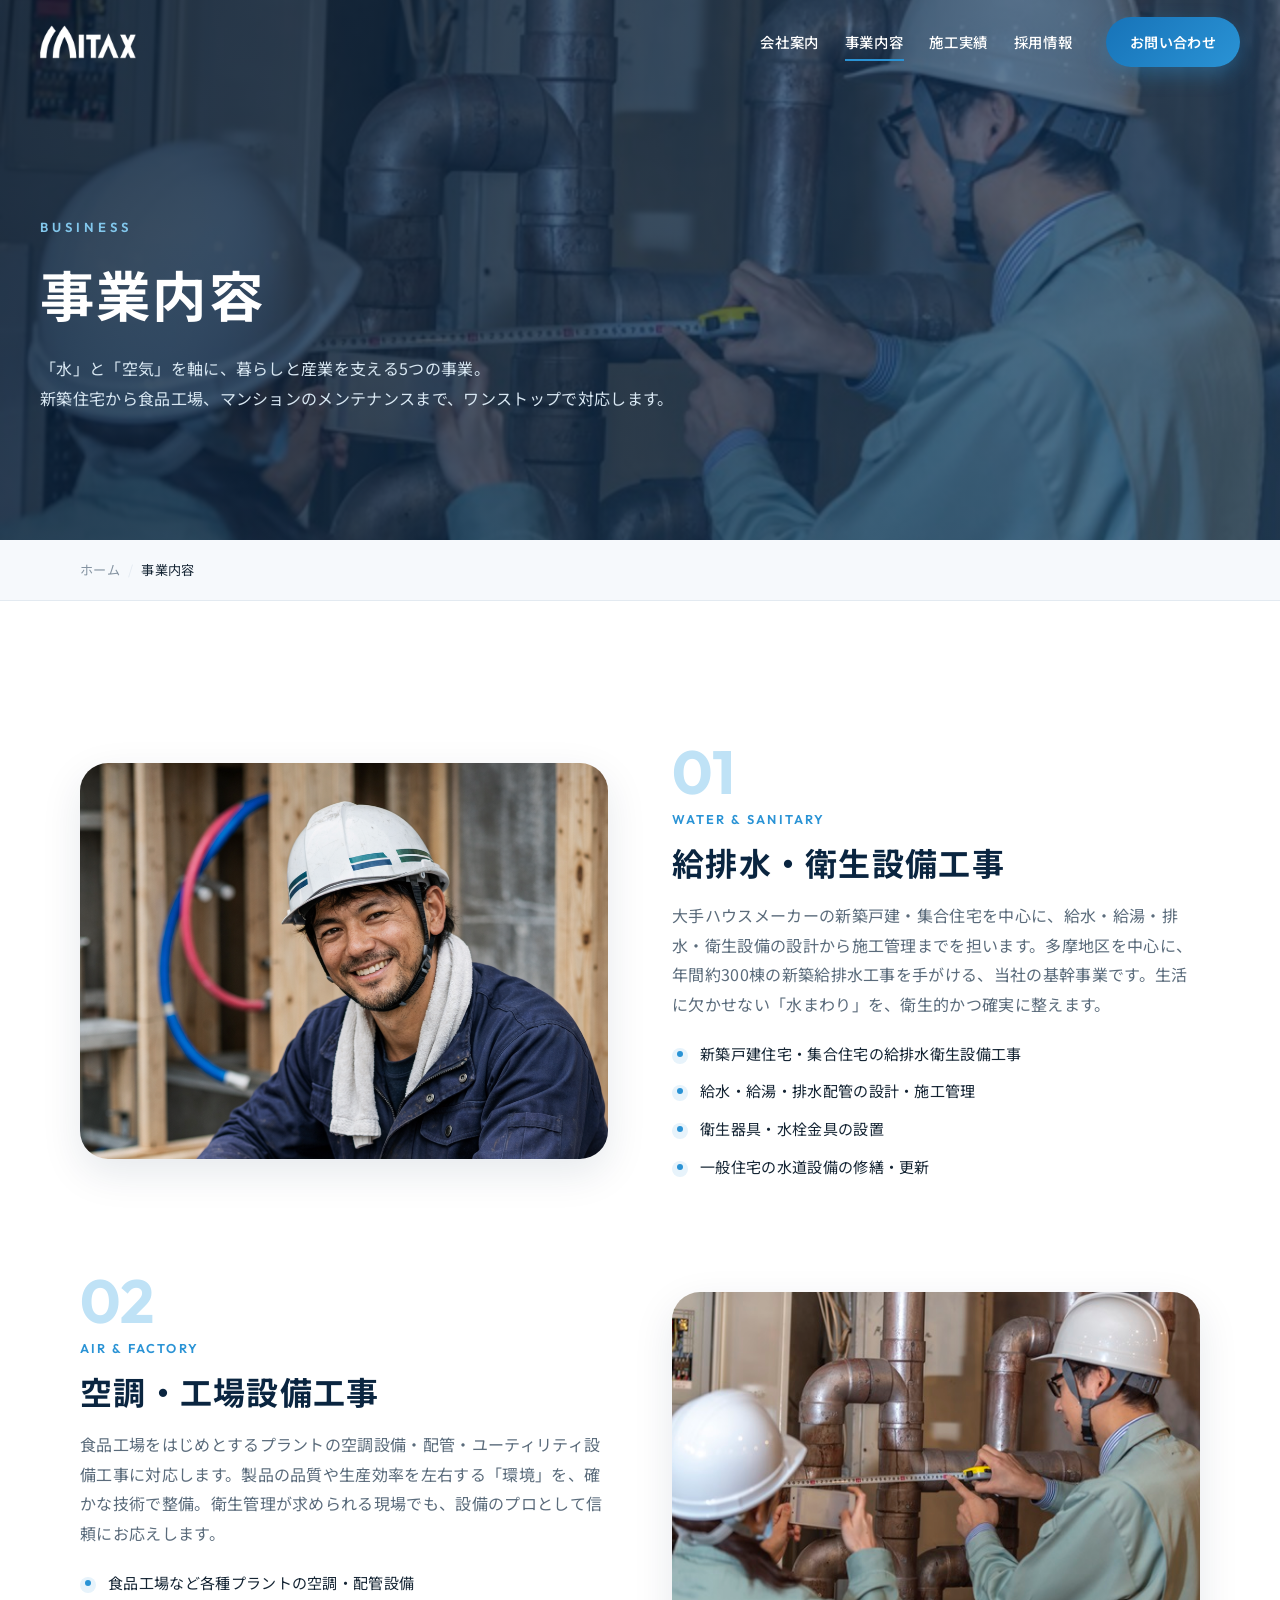
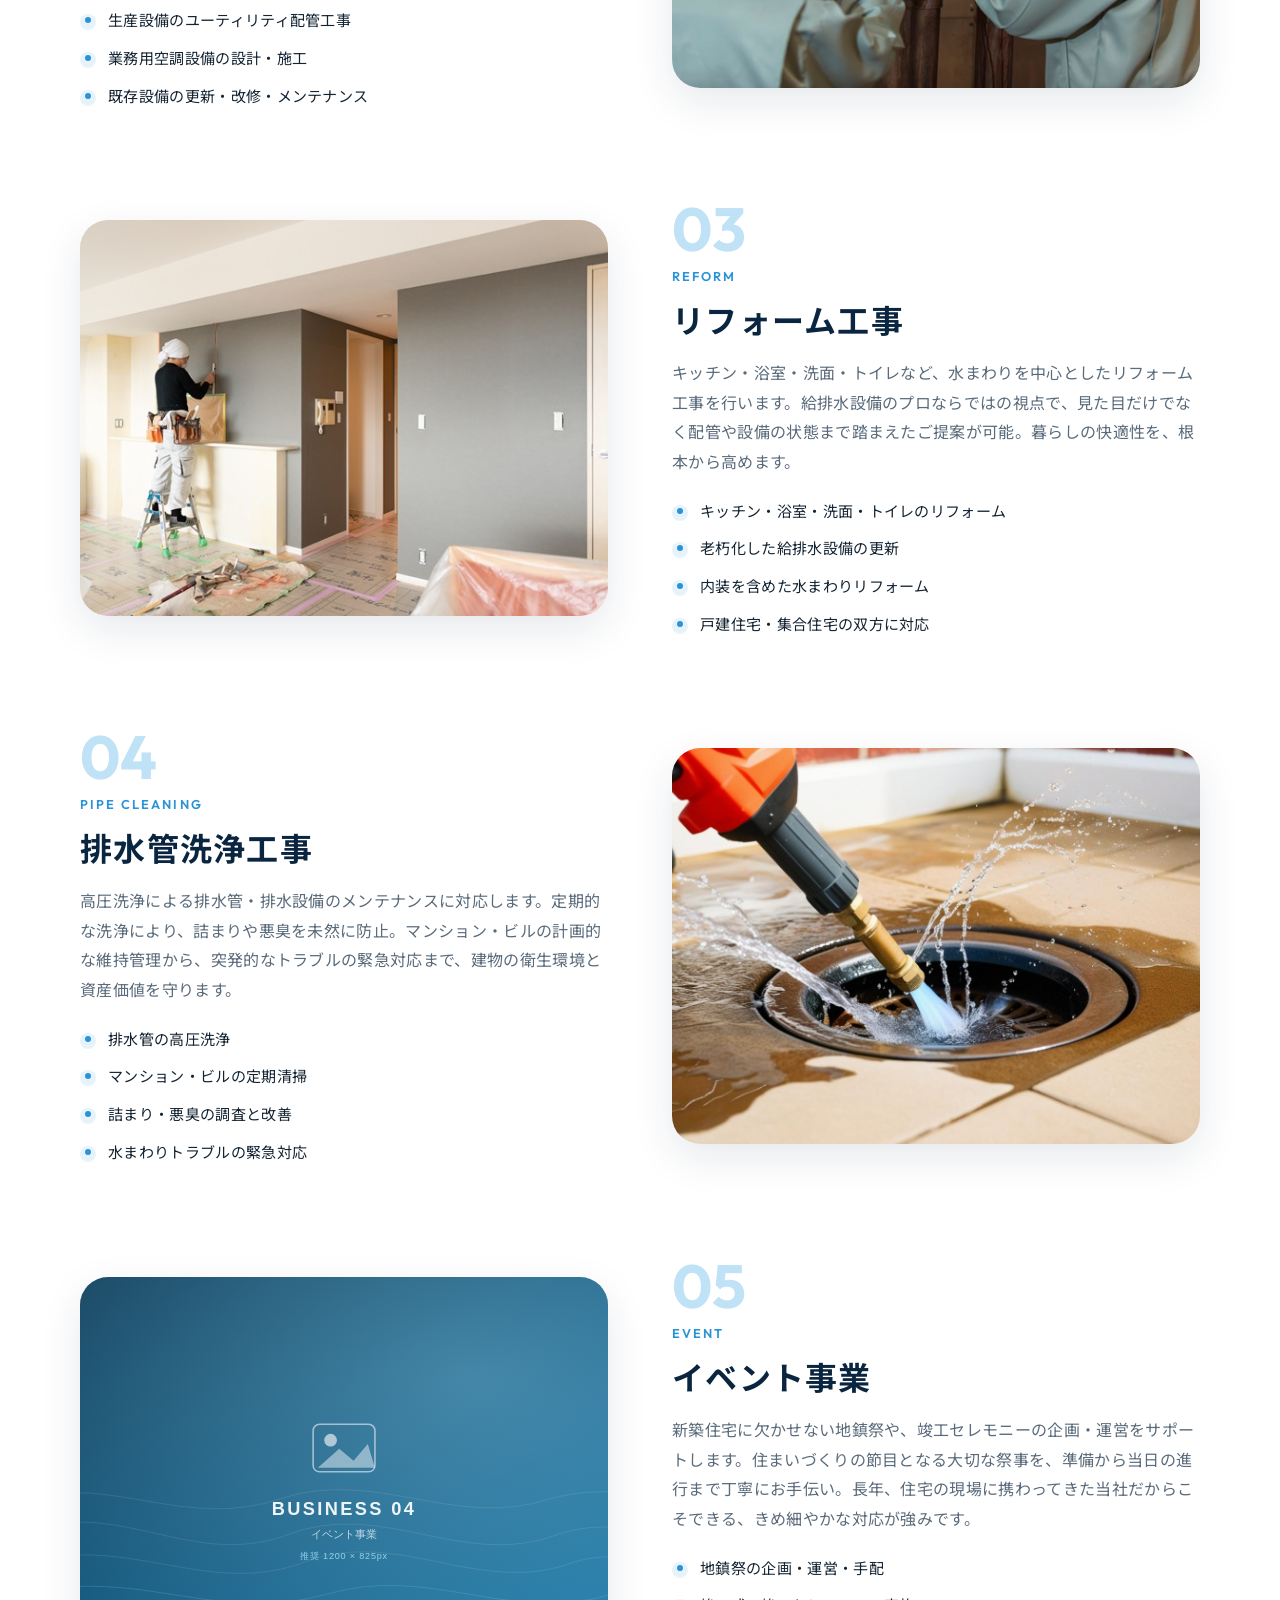
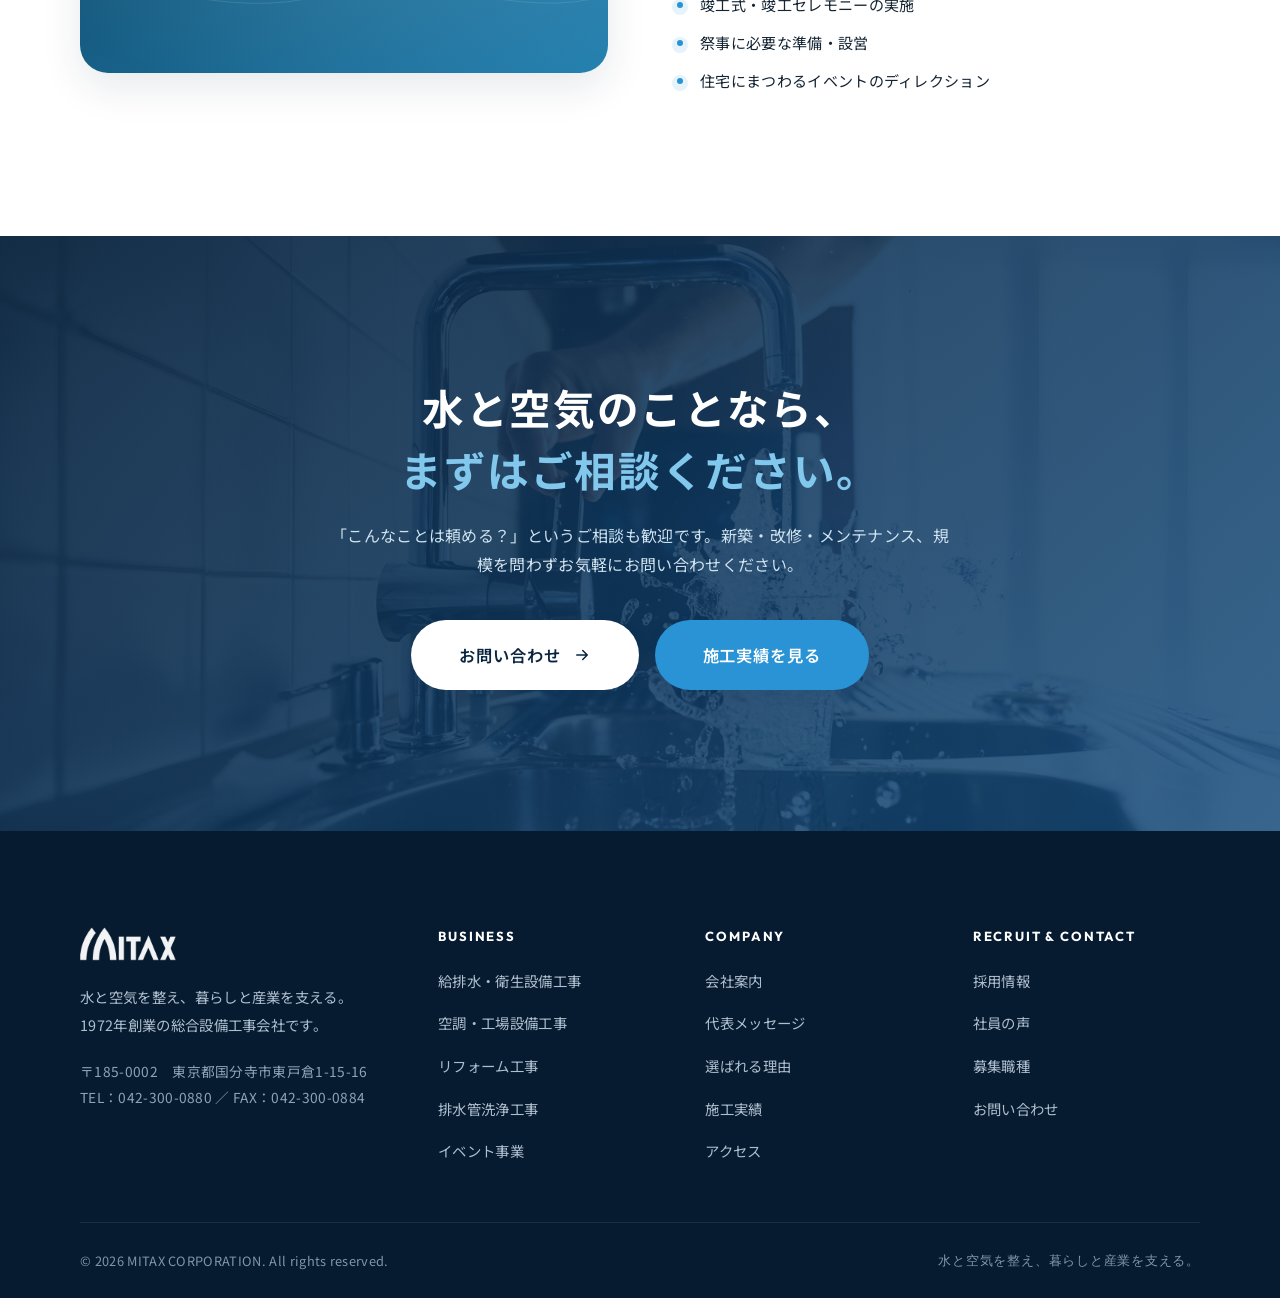
==== commit c7d0e1bc: "実写真を選定・配置（TOP/事業/実績/採用/会社案内/お問い合わせ） - 実写真9点を反映：職人(給排水)・社屋・排水管洗浄・代表(三谷社長)・配管/リフォーム・社風 等 - 縦写真の顔切れ防止・代" ====
--- a/business.html
+++ b/business.html
@@ -33,7 +33,7 @@
 <main>
 
 <section class="page-hero">
-  <div class="page-hero__bg"><img src="assets/images/biz-2.svg" alt=""></div>
+  <div class="page-hero__bg"><img src="assets/images/piping.jpg" alt=""></div>
   <div class="page-hero__inner">
     <div class="container">
       <span class="page-hero__en">Business</span>
@@ -52,7 +52,7 @@
 
     <!-- 01 給排水・衛生設備工事 -->
     <div class="svc reveal" id="suido">
-      <div class="svc__media"><img src="assets/images/biz-1.svg" alt="給排水・衛生設備工事"></div>
+      <div class="svc__media"><img src="assets/images/worker-suido.png" alt="給排水・衛生設備工事"></div>
       <div class="svc__body">
         <div class="svc__no">01</div>
         <span class="svc__en">Water &amp; Sanitary</span>
@@ -69,7 +69,7 @@
 
     <!-- 02 空調・工場設備工事 -->
     <div class="svc reveal" id="kucho">
-      <div class="svc__media"><img src="assets/images/biz-2.svg" alt="空調・工場設備工事"></div>
+      <div class="svc__media"><img src="assets/images/piping.jpg" alt="空調・工場設備工事"></div>
       <div class="svc__body">
         <div class="svc__no">02</div>
         <span class="svc__en">Air &amp; Factory</span>
@@ -86,7 +86,7 @@
 
     <!-- 03 リフォーム工事 -->
     <div class="svc reveal" id="reform">
-      <div class="svc__media"><img src="assets/images/biz-3.svg" alt="リフォーム工事"></div>
+      <div class="svc__media"><img src="assets/images/reform.jpg" alt="リフォーム工事"></div>
       <div class="svc__body">
         <div class="svc__no">03</div>
         <span class="svc__en">Reform</span>
@@ -103,7 +103,7 @@
 
     <!-- 04 排水管洗浄工事 -->
     <div class="svc reveal" id="senjo">
-      <div class="svc__media"><img src="assets/images/biz-5.svg" alt="排水管洗浄工事"></div>
+      <div class="svc__media"><img src="assets/images/drain-cleaning.jpg" alt="排水管洗浄工事"></div>
       <div class="svc__body">
         <div class="svc__no">04</div>
         <span class="svc__en">Pipe Cleaning</span>
@@ -140,7 +140,7 @@
 
 <!-- CTA -->
 <section class="section cta-band">
-  <div class="cta-band__bg"><img src="assets/images/cta.svg" alt=""></div>
+  <div class="cta-band__bg"><img src="assets/images/water.jpg" alt=""></div>
   <div class="container">
     <div class="reveal">
       <h2 class="cta-band__title">水と空気のことなら、<br><span class="accent">まずはご相談ください。</span></h2>
--- a/css/style.css
+++ b/css/style.css
@@ -1290,6 +1290,24 @@
 @media (max-width: 768px) { .subnav__grid { grid-template-columns: 1fr; } }
 
 /* -------------------------------------------------------------
+   20-d. 写真の表示位置調整（実写真の顔切れ防止）
+   ------------------------------------------------------------- */
+/* 縦写真をカード(横長)に入れても顔が見えるよう上寄せ */
+.nav-card__media img,
+.biz-card__media img,
+.wcard__media img,
+.work img,
+.svc__media img { object-position: center top; }
+/* ヒーロー／ページ上部は人物の顔が見える位置に（暗いオーバーレイ込み） */
+.hero__bg img,
+.page-hero__bg img { object-position: center 22%; }
+/* 社員ポートレート枠 */
+.interview__media img,
+.iv__media img { object-position: center 18%; }
+/* 代表メッセージ写真（横写真を縦枠にトリミング） */
+.message-figure img { aspect-ratio: 4 / 5; object-fit: cover; object-position: center 28%; width: 100%; }
+
+/* -------------------------------------------------------------
    21. アクセシビリティ（モーション軽減）
    ------------------------------------------------------------- */
 @media (prefers-reduced-motion: reduce) {
